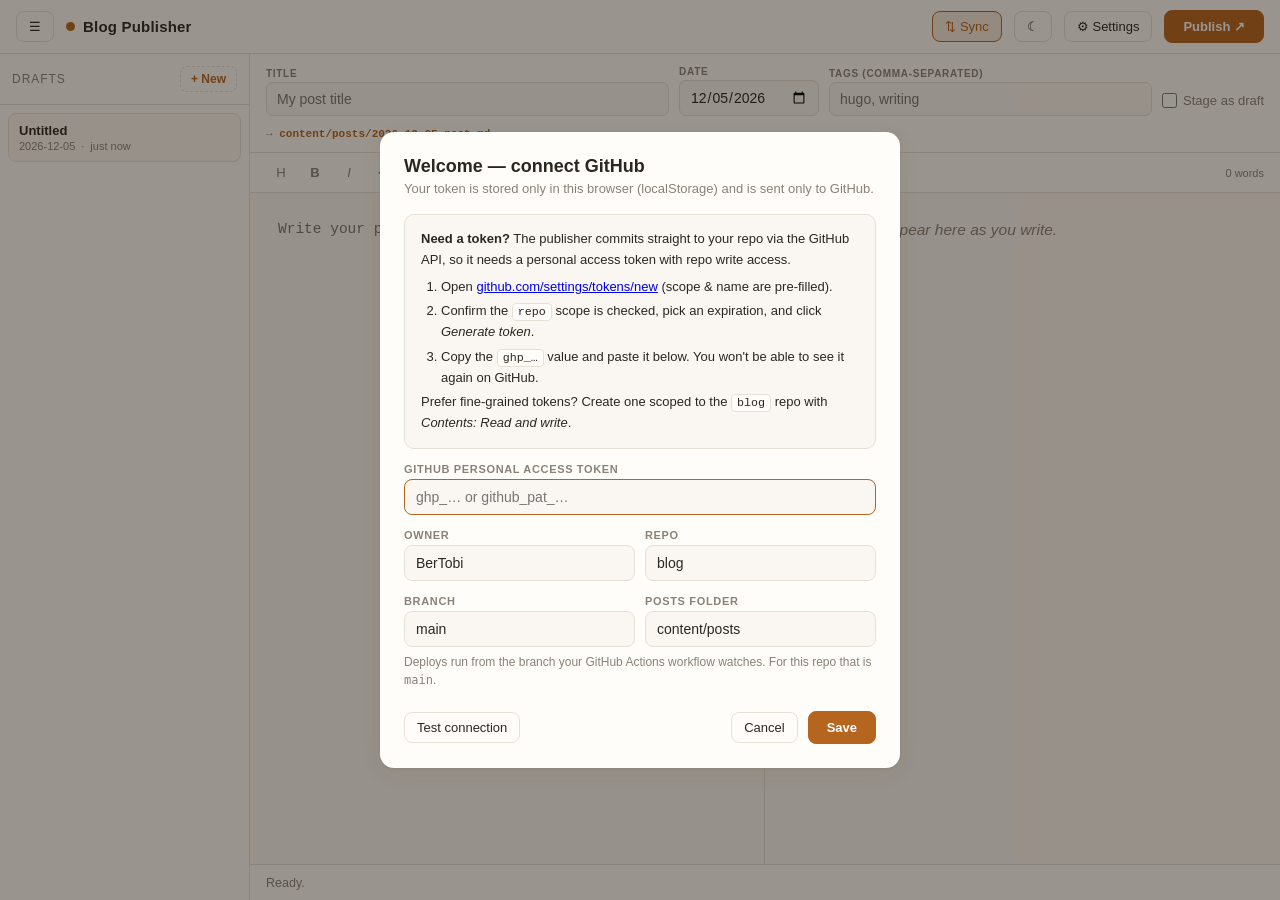
==== blog-publisher.html @ 415079b9 "Add Blog Publisher writing & auto-upload tool Single self-contained HTML app to write Markdown and p" ====
<!DOCTYPE html>
<html lang="en">
<head>
<meta charset="utf-8">
<meta name="viewport" content="width=device-width, initial-scale=1">
<title>Blog Publisher</title>
<script>
  /* Set theme before first paint to avoid a flash of the wrong colors. */
  (function(){try{
    var t=localStorage.getItem('bp_theme'); t=t?JSON.parse(t):null;
    if(t!=='light'&&t!=='dark') t=(window.matchMedia&&window.matchMedia('(prefers-color-scheme: dark)').matches)?'dark':'light';
    document.documentElement.setAttribute('data-theme', t);
  }catch(e){ document.documentElement.setAttribute('data-theme','light'); }})();
</script>
<style>
  :root{
    --bg:#faf7f2; --panel:#fffdf9; --ink:#2b2620; --muted:#8a8178;
    --line:#e7e0d6; --accent:#b5651d; --accent-ink:#fff;
    --ok:#2f7d4f; --err:#b23b3b; --info:#5b7a9a;
    --shadow:0 1px 3px rgba(60,45,25,.08), 0 6px 24px rgba(60,45,25,.06);
    --mono:ui-monospace,SFMono-Regular,Menlo,Consolas,"Liberation Mono",monospace;
    --sans:-apple-system,BlinkMacSystemFont,"Segoe UI",Roboto,Helvetica,Arial,sans-serif;
  }
  :root[data-theme="dark"]{
    --bg:#1c1a17; --panel:#252220; --ink:#ece6dd; --muted:#9b938a;
    --line:#383430; --accent:#d98a45; --accent-ink:#1c1a17;
    --ok:#7fc99a; --err:#e58a8a; --info:#9bb6d4;
    --shadow:0 1px 3px rgba(0,0,0,.3), 0 6px 24px rgba(0,0,0,.25);
  }
  *{box-sizing:border-box}
  html,body{height:100%;margin:0}
  body{
    font-family:var(--sans); color:var(--ink); background:var(--bg);
    display:flex; flex-direction:column; height:100vh; overflow:hidden;
    -webkit-font-smoothing:antialiased;
  }
  button{font-family:inherit; cursor:pointer}

  /* ---- top bar ---- */
  header{
    display:flex; align-items:center; gap:12px;
    padding:10px 16px; border-bottom:1px solid var(--line);
    background:var(--panel); flex:0 0 auto;
  }
  header .brand{font-weight:700; letter-spacing:.2px; font-size:15px; display:flex; align-items:center; gap:8px}
  header .brand .dot{width:9px;height:9px;border-radius:50%;background:var(--accent);display:inline-block}
  header .spacer{flex:1}
  .iconbtn{
    border:1px solid var(--line); background:var(--panel); color:var(--ink);
    border-radius:8px; padding:7px 12px; font-size:13px; transition:.15s;
  }
  .iconbtn:hover{border-color:var(--accent); color:var(--accent)}
  .iconbtn.on{border-color:var(--accent); color:var(--accent); background:color-mix(in srgb, var(--accent) 12%, var(--panel))}
  .btn-primary{
    background:var(--accent); color:var(--accent-ink); border:1px solid var(--accent);
    border-radius:8px; padding:8px 18px; font-size:13px; font-weight:600; transition:.15s;
  }
  .btn-primary:hover{filter:brightness(1.07)}
  .btn-primary:disabled{opacity:.5; cursor:not-allowed}

  /* ---- main layout ---- */
  main{flex:1; display:flex; min-height:0}
  aside{
    width:250px; flex:0 0 auto; border-right:1px solid var(--line);
    background:var(--panel); display:flex; flex-direction:column; min-height:0;
    transition:margin-left .2s;
  }
  aside.collapsed{margin-left:-250px}
  .aside-head{display:flex; align-items:center; gap:8px; padding:12px; border-bottom:1px solid var(--line)}
  .aside-head .title{font-size:12px; text-transform:uppercase; letter-spacing:.08em; color:var(--muted); flex:1}
  .newbtn{border:1px dashed var(--line); background:none; color:var(--accent); border-radius:7px; padding:5px 10px; font-size:12px; font-weight:600}
  .newbtn:hover{border-color:var(--accent)}
  .draftlist{overflow:auto; flex:1; padding:8px}
  .draft{
    padding:9px 10px; border-radius:8px; margin-bottom:4px; cursor:pointer;
    border:1px solid transparent; position:relative;
  }
  .draft:hover{background:var(--bg)}
  .draft.active{background:var(--bg); border-color:var(--line)}
  .draft .dt{font-size:13px; font-weight:600; white-space:nowrap; overflow:hidden; text-overflow:ellipsis; padding-right:18px}
  .draft .dm{font-size:11px; color:var(--muted); margin-top:2px; display:flex; gap:6px; align-items:center}
  .draft .badge{font-size:9px; font-weight:700; text-transform:uppercase; letter-spacing:.05em; color:var(--ok); border:1px solid var(--ok); border-radius:4px; padding:0 4px}
  .draft .badge.amber{color:var(--accent); border-color:var(--accent)}
  .draft .del{position:absolute; top:7px; right:7px; opacity:0; border:none; background:none; color:var(--muted); font-size:14px; line-height:1; padding:2px 4px; border-radius:5px}
  .draft:hover .del{opacity:1}
  .draft .del:hover{color:var(--err); background:var(--bg)}
  .emptydrafts{color:var(--muted); font-size:12px; text-align:center; padding:24px 12px}

  /* ---- editor area ---- */
  .editor-area{flex:1; display:flex; flex-direction:column; min-width:0; min-height:0}
  .metabar{
    display:flex; gap:10px; flex-wrap:wrap; align-items:flex-end;
    padding:12px 16px; border-bottom:1px solid var(--line); background:var(--panel);
  }
  .field{display:flex; flex-direction:column; gap:3px}
  .field.title-field{flex:1 1 280px; min-width:200px}
  .field label{font-size:10px; text-transform:uppercase; letter-spacing:.07em; color:var(--muted); font-weight:600}
  .field input{
    font-family:inherit; font-size:14px; color:var(--ink); background:var(--bg);
    border:1px solid var(--line); border-radius:7px; padding:8px 10px; width:100%;
  }
  .field input:focus{outline:none; border-color:var(--accent)}
  .filename{font-family:var(--mono); font-size:11px; color:var(--muted); width:100%; margin-top:2px}
  .filename b{color:var(--accent); font-weight:600}
  .draftchk{display:flex; align-items:center; gap:6px; padding-bottom:8px; font-size:13px; color:var(--muted); cursor:pointer; white-space:nowrap; user-select:none}
  .draftchk input{width:15px; height:15px; accent-color:var(--accent); cursor:pointer; margin:0}
  .draftchk.on{color:var(--accent); font-weight:600}

  .toolbar{display:flex; gap:4px; padding:6px 16px; border-bottom:1px solid var(--line); background:var(--panel); flex-wrap:wrap; align-items:center}
  .toolbar button{border:1px solid transparent; background:none; color:var(--muted); border-radius:6px; padding:5px 9px; font-size:13px; min-width:30px}
  .toolbar button:hover{background:var(--bg); color:var(--ink); border-color:var(--line)}
  .toolbar .sep{width:1px; height:18px; background:var(--line); margin:0 4px}
  .toolbar .count{margin-left:auto; font-size:11px; color:var(--muted); font-variant-numeric:tabular-nums}

  .panes{flex:1; display:flex; min-height:0}
  .pane{flex:1 1 50%; min-width:0; overflow:auto}
  .pane.edit{border-right:1px solid var(--line)}
  #body{
    width:100%; height:100%; border:none; resize:none; outline:none;
    background:var(--bg); color:var(--ink); padding:24px 28px;
    font-family:var(--mono); font-size:14.5px; line-height:1.7; tab-size:2;
  }
  .preview{padding:24px 32px; line-height:1.7; font-size:15.5px; max-width:760px}
  .preview h1,.preview h2,.preview h3,.preview h4{line-height:1.3; margin:1.4em 0 .5em}
  .preview h1{font-size:1.8em} .preview h2{font-size:1.45em} .preview h3{font-size:1.2em}
  .preview h1:first-child,.preview h2:first-child{margin-top:0}
  .preview p{margin:0 0 1em}
  .preview a{color:var(--accent)}
  .preview code{font-family:var(--mono); font-size:.88em; background:var(--panel); border:1px solid var(--line); border-radius:4px; padding:1px 5px}
  .preview pre{background:var(--panel); border:1px solid var(--line); border-radius:8px; padding:14px 16px; overflow:auto}
  .preview pre code{background:none; border:none; padding:0; font-size:.85em}
  .preview blockquote{margin:0 0 1em; padding:2px 16px; border-left:3px solid var(--accent); color:var(--muted)}
  .preview ul,.preview ol{margin:0 0 1em; padding-left:1.6em}
  .preview li{margin:.2em 0}
  .preview img{max-width:100%; border-radius:8px}
  .preview hr{border:none; border-top:1px solid var(--line); margin:1.6em 0}
  .preview table{border-collapse:collapse; margin:0 0 1em; font-size:.92em}
  .preview th,.preview td{border:1px solid var(--line); padding:6px 11px}
  .preview th{background:var(--panel)}
  .preview-empty{color:var(--muted); font-style:italic}

  /* ---- status bar ---- */
  .statusbar{
    flex:0 0 auto; padding:8px 16px; border-top:1px solid var(--line); background:var(--panel);
    font-size:12.5px; color:var(--muted); display:flex; align-items:center; gap:10px; min-height:36px;
  }
  .statusbar.ok{color:var(--ok)} .statusbar.err{color:var(--err)} .statusbar.info{color:var(--info)}
  .statusbar a{color:inherit; font-weight:600}
  .statusbar .savestate{margin-left:auto; color:var(--muted); font-size:11px}

  /* ---- modal ---- */
  .overlay{position:fixed; inset:0; background:rgba(30,22,12,.45); display:none; align-items:center; justify-content:center; padding:20px; z-index:50}
  .overlay.show{display:flex}
  .modal{background:var(--panel); border-radius:14px; box-shadow:var(--shadow); width:520px; max-width:100%; max-height:90vh; overflow:auto; padding:24px}
  .modal h2{margin:0 0 4px; font-size:18px}
  .modal .sub{color:var(--muted); font-size:13px; margin:0 0 18px}
  .modal label{display:block; font-size:11px; text-transform:uppercase; letter-spacing:.06em; color:var(--muted); font-weight:600; margin:14px 0 4px}
  .modal input{width:100%; font-family:inherit; font-size:14px; padding:9px 11px; border:1px solid var(--line); border-radius:8px; background:var(--bg); color:var(--ink)}
  .modal input:focus{outline:none; border-color:var(--accent)}
  .modal .row{display:flex; gap:10px}
  .modal .row .col{flex:1}
  .modal .hint{font-size:12px; color:var(--muted); margin:6px 0 0; line-height:1.5}
  .modal .hint a{color:var(--accent)}
  .modal .actions{display:flex; gap:10px; margin-top:22px; align-items:center}
  .modal .actions .spacer{flex:1}
  .modal .testresult{font-size:12.5px; margin-top:10px}
  .modal .testresult.ok{color:var(--ok)} .modal .testresult.err{color:var(--err)}
  .callout{background:var(--bg); border:1px solid var(--line); border-radius:10px; padding:14px 16px; font-size:13px; line-height:1.6; margin:4px 0 6px}
  .callout ol{margin:6px 0 0; padding-left:20px}
  .callout li{margin:4px 0}
  .callout code{font-family:var(--mono); font-size:.9em; background:var(--panel); border:1px solid var(--line); border-radius:4px; padding:1px 5px}
</style>
</head>
<body>

<header>
  <button class="iconbtn" id="toggleSidebar" title="Toggle drafts">☰</button>
  <div class="brand"><span class="dot"></span> Blog Publisher</div>
  <div class="spacer"></div>
  <button class="iconbtn" id="syncBtn" title="Sync editor & preview scrolling">⇅ Sync</button>
  <button class="iconbtn" id="themeBtn" title="Toggle light / dark">☾</button>
  <button class="iconbtn" id="settingsBtn" title="Settings & token">⚙ Settings</button>
  <button class="btn-primary" id="publishBtn" title="Publish to GitHub (Ctrl/Cmd+Enter)">Publish ↗</button>
</header>

<main>
  <aside id="sidebar">
    <div class="aside-head">
      <span class="title">Drafts</span>
      <button class="newbtn" id="newBtn">+ New</button>
    </div>
    <div class="draftlist" id="draftList"></div>
  </aside>

  <div class="editor-area">
    <div class="metabar">
      <div class="field title-field">
        <label for="title">Title</label>
        <input id="title" type="text" placeholder="My post title" autocomplete="off">
      </div>
      <div class="field">
        <label for="date">Date</label>
        <input id="date" type="date">
      </div>
      <div class="field" style="flex:1 1 200px">
        <label for="tags">Tags (comma-separated)</label>
        <input id="tags" type="text" placeholder="hugo, writing" autocomplete="off">
      </div>
      <label class="draftchk" id="draftLabel" title="Commit with draft: true — keeps the post in the repo but hidden from your live site until you uncheck and re-publish.">
        <input type="checkbox" id="draftToggle"> Stage as draft
      </label>
      <div class="filename">→ <b id="filenamePreview">content/posts/…</b></div>
    </div>

    <div class="toolbar" id="toolbar">
      <button data-md="h" title="Heading">H</button>
      <button data-md="b" title="Bold (Ctrl/Cmd+B)"><b>B</b></button>
      <button data-md="i" title="Italic (Ctrl/Cmd+I)"><i>I</i></button>
      <button data-md="code" title="Inline code">&lt;/&gt;</button>
      <span class="sep"></span>
      <button data-md="link" title="Link (Ctrl/Cmd+K)">🔗</button>
      <button data-md="quote" title="Quote">❝</button>
      <button data-md="ul" title="List">•</button>
      <button data-md="ol" title="Numbered list">1.</button>
      <button data-md="fence" title="Code block">{ }</button>
      <span class="count" id="wordcount">0 words</span>
    </div>

    <div class="panes">
      <div class="pane edit">
        <textarea id="body" placeholder="Write your post in Markdown…" spellcheck="true"></textarea>
      </div>
      <div class="pane">
        <div class="preview" id="preview"></div>
      </div>
    </div>

    <div class="statusbar" id="statusbar">
      <span id="statusmsg">Ready.</span>
      <span class="savestate" id="savestate"></span>
    </div>
  </div>
</main>

<!-- Settings / onboarding modal -->
<div class="overlay" id="overlay">
  <div class="modal">
    <h2 id="modalTitle">Settings</h2>
    <p class="sub">Your token is stored only in this browser (localStorage) and is sent only to GitHub.</p>

    <div class="callout" id="tokenHelp">
      <strong>Need a token?</strong> The publisher commits straight to your repo via the GitHub API, so it needs a personal access token with repo write access.
      <ol>
        <li>Open <a href="https://github.com/settings/tokens/new?scopes=repo&description=Blog%20Publisher" target="_blank" rel="noopener">github.com/settings/tokens/new</a> (scope &amp; name are pre-filled).</li>
        <li>Confirm the <code>repo</code> scope is checked, pick an expiration, and click <em>Generate token</em>.</li>
        <li>Copy the <code>ghp_…</code> value and paste it below. You won't be able to see it again on GitHub.</li>
      </ol>
      Prefer fine-grained tokens? Create one scoped to the <code>blog</code> repo with <em>Contents: Read and write</em>.
    </div>

    <label for="tokenInput">GitHub personal access token</label>
    <input id="tokenInput" type="password" placeholder="ghp_… or github_pat_…" autocomplete="off">

    <div class="row">
      <div class="col">
        <label for="ownerInput">Owner</label>
        <input id="ownerInput" type="text" autocomplete="off">
      </div>
      <div class="col">
        <label for="repoInput">Repo</label>
        <input id="repoInput" type="text" autocomplete="off">
      </div>
    </div>
    <div class="row">
      <div class="col">
        <label for="branchInput">Branch</label>
        <input id="branchInput" type="text" autocomplete="off">
      </div>
      <div class="col">
        <label for="pathInput">Posts folder</label>
        <input id="pathInput" type="text" autocomplete="off">
      </div>
    </div>
    <p class="hint" id="branchHint"></p>

    <div class="testresult" id="testResult"></div>

    <div class="actions">
      <button class="iconbtn" id="testBtn">Test connection</button>
      <div class="spacer"></div>
      <button class="iconbtn" id="cancelBtn">Cancel</button>
      <button class="btn-primary" id="saveSettingsBtn">Save</button>
    </div>
  </div>
</div>

<script>
"use strict";
(function(){
  // ---------- storage keys ----------
  var K_TOKEN='bp_token', K_SETTINGS='bp_settings', K_DRAFTS='bp_drafts', K_CURRENT='bp_current', K_UI='bp_ui', K_THEME='bp_theme';

  var DEFAULT_SETTINGS = { owner:'BerTobi', repo:'blog', branch:'main', postsPath:'content/posts' };

  // ---------- tiny helpers ----------
  var $ = function(id){ return document.getElementById(id); };
  function load(key, fallback){
    try{ var v = localStorage.getItem(key); return v==null ? fallback : JSON.parse(v); }
    catch(e){ return fallback; }
  }
  function save(key, val){ localStorage.setItem(key, JSON.stringify(val)); }
  function uid(){ return Date.now().toString(36) + Math.random().toString(36).slice(2,7); }
  function todayISO(){
    var d=new Date(), p=function(n){ return String(n).padStart(2,'0'); };
    return d.getFullYear()+'-'+p(d.getMonth()+1)+'-'+p(d.getDate());
  }
  function debounce(fn, ms){
    var t; return function(){ var a=arguments, c=this; clearTimeout(t); t=setTimeout(function(){ fn.apply(c,a); }, ms); };
  }
  function relTime(ts){
    if(!ts) return '';
    var s = Math.floor((Date.now()-ts)/1000);
    if(s<60) return 'just now';
    if(s<3600) return Math.floor(s/60)+'m ago';
    if(s<86400) return Math.floor(s/3600)+'h ago';
    return Math.floor(s/86400)+'d ago';
  }

  function slugify(s){
    return (s||'').toString().normalize('NFD').replace(/[\u0300-\u036f]/g,'')
      .toLowerCase().trim()
      .replace(/[^a-z0-9]+/g,'-')
      .replace(/^-+|-+$/g,'')
      .replace(/-{2,}/g,'-') || 'post';
  }
  function parseTags(s){
    return (s||'').split(',').map(function(t){ return t.trim(); }).filter(Boolean);
  }
  function utf8ToBase64(str){
    var bytes = new TextEncoder().encode(str), bin='', chunk=0x8000;
    for(var i=0;i<bytes.length;i+=chunk){
      bin += String.fromCharCode.apply(null, bytes.subarray(i, i+chunk));
    }
    return btoa(bin);
  }
  function buildFrontMatter(title, date, tags, draft){
    var t = title.replace(/\\/g,'\\\\').replace(/"/g,'\\"');
    var tagStr = tags.length ? '['+tags.map(function(x){ return '"'+x.replace(/"/g,'\\"')+'"'; }).join(', ')+']' : '[]';
    return '---\ntitle: "'+t+'"\ndate: '+date+'\ntags: '+tagStr+'\ndraft: '+(draft?'true':'false')+'\n---\n';
  }
  function fullFileContent(title, date, tags, body, draft){
    return buildFrontMatter(title, date, tags, draft) + '\n' + body.replace(/\s+$/,'') + '\n';
  }

  // ================= Markdown renderer (self-contained) =================
  function escapeHtml(s){ return s.replace(/&/g,'&amp;').replace(/</g,'&lt;').replace(/>/g,'&gt;'); }

  function inlineMd(raw){
    var codes=[];
    var t = raw.replace(/`([^`]+)`/g, function(m,c){ codes.push(c); return '\uE000'+(codes.length-1)+'\uE000'; });
    t = escapeHtml(t);
    t = t.replace(/!\[([^\]]*)\]\(([^)\s]+)\)/g, function(m,alt,src){ return '<img src="'+src+'" alt="'+alt+'">'; });
    t = t.replace(/\[([^\]]+)\]\(([^)\s]+)\)/g, function(m,txt,href){ return '<a href="'+href+'" target="_blank" rel="noopener">'+txt+'</a>'; });
    t = t.replace(/\*\*([^*]+?)\*\*/g,'<strong>$1</strong>').replace(/__([^_]+?)__/g,'<strong>$1</strong>');
    t = t.replace(/\*([^*\s][^*]*?)\*/g,'<em>$1</em>').replace(/(^|[\s(])_([^_]+?)_(?=$|[\s).,!?])/g,'$1<em>$2</em>');
    t = t.replace(/~~([^~]+?)~~/g,'<del>$1</del>');
    t = t.replace(/\uE000(\d+)\uE000/g, function(m,i){ return '<code>'+escapeHtml(codes[+i])+'</code>'; });
    return t;
  }

  function renderItems(items){
    if(!items.length) return '';
    var html='', k=0;
    while(k<items.length){
      var ordered=items[k].ordered, tag=ordered?'ol':'ul';
      html += '<'+tag+'>';
      while(k<items.length && items[k].ordered===ordered){
        var it=items[k];
        html += '<li>' + inlineMd(it.content);
        if(it.children.length) html += renderItems(it.children);
        html += '</li>';
        k++;
      }
      html += '</'+tag+'>';
    }
    return html;
  }
  function buildList(lines){
    var itemRe = /^(\s*)([-*+]|\d+\.)\s+(.*)$/;
    var root = { children:[] };
    var stack = [{ node:root, indent:-1 }];
    var current = null;
    for(var n=0;n<lines.length;n++){
      var m = lines[n].match(itemRe);
      if(m){
        var indent = m[1].replace(/\t/g,'    ').length;
        var item = { content:m[3], children:[], ordered:/\d+\./.test(m[2]) };
        while(stack.length>1 && stack[stack.length-1].indent>=indent) stack.pop();
        stack[stack.length-1].node.children.push(item);
        stack.push({ node:item, indent:indent });
        current = item;
      } else if(current && /\S/.test(lines[n])){
        current.content += '\n' + lines[n].trim();
      }
    }
    return renderItems(root.children);
  }

  function splitRow(r){ return r.replace(/^\s*\|/,'').replace(/\|\s*$/,'').split('|').map(function(c){ return c.trim(); }); }

  function renderMarkdown(src){
    src = (src||'').replace(/\r\n?/g,'\n');
    var lines = src.split('\n'), out=[], i=0;
    var itemRe=/^\s*([-*+]|\d+\.)\s+/, hrRe=/^\s*([-*_])(\s*\1){2,}\s*$/, hRe=/^#{1,6}\s/, fenceRe=/^(```|~~~)(.*)$/, quoteRe=/^\s*>/;
    while(i<lines.length){
      var line=lines[i];
      if(/^\s*$/.test(line)){ i++; continue; }

      var f=line.match(fenceRe);
      if(f){
        var marker=f[1], lang=f[2].trim(), code=[];
        i++;
        while(i<lines.length && lines[i].indexOf(marker)!==0){ code.push(lines[i]); i++; }
        i++;
        out.push('<pre><code'+(lang?' class="language-'+lang+'"':'')+'>'+escapeHtml(code.join('\n'))+'</code></pre>');
        continue;
      }
      var h=line.match(/^(#{1,6})\s+(.*)$/);
      if(h){ out.push('<h'+h[1].length+'>'+inlineMd(h[2].trim())+'</h'+h[1].length+'>'); i++; continue; }
      if(hrRe.test(line)){ out.push('<hr>'); i++; continue; }
      if(quoteRe.test(line)){
        var q=[];
        while(i<lines.length && quoteRe.test(lines[i])){ q.push(lines[i].replace(/^\s*>\s?/,'')); i++; }
        out.push('<blockquote>'+renderMarkdown(q.join('\n'))+'</blockquote>');
        continue;
      }
      if(line.indexOf('|')!==-1 && i+1<lines.length && /^\s*\|?\s*:?-+:?\s*(\|\s*:?-+:?\s*)+\|?\s*$/.test(lines[i+1])){
        var heads=splitRow(line);
        var aligns=splitRow(lines[i+1]).map(function(s){ var l=s.charAt(0)===':', r=s.charAt(s.length-1)===':'; return l&&r?'center':r?'right':l?'left':''; });
        i+=2;
        var th=heads.map(function(c,idx){ return '<th'+(aligns[idx]?' style="text-align:'+aligns[idx]+'"':'')+'>'+inlineMd(c)+'</th>'; }).join('');
        var tb='';
        while(i<lines.length && lines[i].indexOf('|')!==-1 && !/^\s*$/.test(lines[i])){
          var cells=splitRow(lines[i]);
          tb+='<tr>'+cells.map(function(c,idx){ return '<td'+(aligns[idx]?' style="text-align:'+aligns[idx]+'"':'')+'>'+inlineMd(c)+'</td>'; }).join('')+'</tr>';
          i++;
        }
        out.push('<table><thead><tr>'+th+'</tr></thead><tbody>'+tb+'</tbody></table>');
        continue;
      }
      if(itemRe.test(line)){
        var listLines=[];
        while(i<lines.length){
          if(/^\s*$/.test(lines[i])){ if(i+1<lines.length && itemRe.test(lines[i+1])){ i++; continue; } break; }
          if(itemRe.test(lines[i]) || /^\s+\S/.test(lines[i])){ listLines.push(lines[i]); i++; } else break;
        }
        out.push(buildList(listLines));
        continue;
      }
      // paragraph
      var para=[];
      while(i<lines.length && !/^\s*$/.test(lines[i]) && !fenceRe.test(lines[i]) && !hRe.test(lines[i])
            && !quoteRe.test(lines[i]) && !itemRe.test(lines[i]) && !hrRe.test(lines[i])){
        para.push(lines[i]); i++;
      }
      var text = para.join('\n').replace(/ {2,}\n/g,'\uE002');
      text = inlineMd(text).replace(/\uE002/g,'<br>').replace(/\n/g,' ');
      out.push('<p>'+text+'</p>');
    }
    return out.join('\n');
  }

  // ================= application state =================
  var settings = Object.assign({}, DEFAULT_SETTINGS, load(K_SETTINGS, {}));
  var token = load(K_TOKEN, '') || '';
  var drafts = load(K_DRAFTS, []);
  var currentId = load(K_CURRENT, null);
  var ui = load(K_UI, {});
  if(ui.sidebar===undefined) ui.sidebar=true;
  if(ui.scrollSync===undefined) ui.scrollSync=true;
  var theme = load(K_THEME, null) || document.documentElement.getAttribute('data-theme') || 'light';

  // element refs
  var elTitle=$('title'), elDate=$('date'), elTags=$('tags'), elBody=$('body'), elDraft=$('draftToggle'),
      elDraftLabel=$('draftLabel'), elPreview=$('preview'), elPreviewPane=$('preview').parentElement,
      elFilename=$('filenamePreview'), elWordcount=$('wordcount'),
      elDraftList=$('draftList'), elStatusbar=$('statusbar'), elStatusMsg=$('statusmsg'),
      elSaveState=$('savestate'), elSidebar=$('sidebar'), elThemeBtn=$('themeBtn'), elSyncBtn=$('syncBtn');

  // ---------- drafts ----------
  function currentDraft(){
    for(var i=0;i<drafts.length;i++){ if(drafts[i].id===currentId) return drafts[i]; }
    return null;
  }
  function newDraft(){
    var d = { id:uid(), title:'', date:todayISO(), tags:'', body:'', hugoDraft:false, updatedAt:Date.now(), published:false, publishedFile:'', publishedAsDraft:false };
    drafts.unshift(d);
    currentId = d.id;
    persistDrafts();
    loadDraftIntoEditor();
    renderDraftList();
    elTitle.focus();
  }
  function deleteDraft(id, ev){
    if(ev) ev.stopPropagation();
    var idx=-1; for(var i=0;i<drafts.length;i++){ if(drafts[i].id===id){ idx=i; break; } }
    if(idx<0) return;
    var d=drafts[idx];
    if(!confirm('Delete draft "'+(d.title||'Untitled')+'"? This cannot be undone.')) return;
    drafts.splice(idx,1);
    if(currentId===id){
      if(drafts.length) currentId=drafts[0].id; else { newDraft(); return; }
    }
    persistDrafts();
    loadDraftIntoEditor();
    renderDraftList();
  }
  function persistDrafts(){ save(K_DRAFTS, drafts); save(K_CURRENT, currentId); }

  function loadDraftIntoEditor(){
    var d=currentDraft();
    if(!d){ return; }
    elTitle.value=d.title||''; elDate.value=d.date||todayISO();
    elTags.value=d.tags||''; elBody.value=d.body||'';
    elDraft.checked=!!d.hugoDraft; updateDraftLabel();
    updatePreview(); updateFilename(); updateWordcount();
  }

  var saveCurrent = debounce(function(){
    var d=currentDraft();
    if(!d) return;
    d.title=elTitle.value; d.date=elDate.value; d.tags=elTags.value; d.body=elBody.value;
    d.hugoDraft=elDraft.checked;
    d.updatedAt=Date.now();
    persistDrafts();
    renderDraftList();
    elSaveState.textContent='saved '+relTime(d.updatedAt);
  }, 450);

  function updateDraftLabel(){ elDraftLabel.classList.toggle('on', elDraft.checked); }

  function renderDraftList(){
    if(!drafts.length){ elDraftList.innerHTML='<div class="emptydrafts">No drafts yet.<br>Click + New to start.</div>'; return; }
    var html='';
    for(var i=0;i<drafts.length;i++){
      var d=drafts[i];
      var title=(d.title||'').trim()||'Untitled';
      html += '<div class="draft'+(d.id===currentId?' active':'')+'" data-id="'+d.id+'">'
        + '<button class="del" data-del="'+d.id+'" title="Delete">×</button>'
        + '<div class="dt">'+escapeHtml(title)+'</div>'
        + '<div class="dm">'+(d.published?(d.publishedAsDraft?'<span class="badge amber">staged</span>':'<span class="badge">published</span>'):'')
        + '<span>'+(d.date||'')+'</span><span>·</span><span>'+relTime(d.updatedAt)+'</span></div>'
        + '</div>';
    }
    elDraftList.innerHTML=html;
  }

  // ---------- live UI updates ----------
  function updateFilename(){
    var date=elDate.value||todayISO();
    var name=date+'-'+slugify(elTitle.value)+'.md';
    elFilename.innerHTML = escapeHtml(settings.postsPath.replace(/\/$/,'')) + '/<b>'+escapeHtml(name)+'</b>';
  }
  function updatePreview(){
    var body=elBody.value;
    if(!body.trim()){ elPreview.innerHTML='<p class="preview-empty">Preview will appear here as you write.</p>'; return; }
    elPreview.innerHTML=renderMarkdown(body);
  }
  function updateWordcount(){
    var words=(elBody.value.trim().match(/\S+/g)||[]).length;
    elWordcount.textContent = words+' word'+(words===1?'':'s');
  }

  // ---------- status ----------
  function status(msg, kind, linkUrl, linkText){
    elStatusbar.className='statusbar'+(kind?' '+kind:'');
    elStatusMsg.innerHTML = escapeHtml(msg) + (linkUrl ? ' <a href="'+linkUrl+'" target="_blank" rel="noopener">'+(linkText||'view')+'</a>' : '');
  }

  // ================= GitHub publishing =================
  function ghHeaders(){
    return { 'Authorization':'Bearer '+token, 'Accept':'application/vnd.github+json',
             'X-GitHub-Api-Version':'2022-11-28', 'Content-Type':'application/json' };
  }
  function apiUrl(path){
    return 'https://api.github.com/repos/'+settings.owner+'/'+settings.repo+'/contents/'+path;
  }

  async function publish(){
    if(!token){ openModal(); status('Add your GitHub token to publish.', 'err'); return; }
    var title=elTitle.value.trim();
    if(!title){ status('A title is required before publishing.', 'err'); elTitle.focus(); return; }
    var date=elDate.value||todayISO();
    var tags=parseTags(elTags.value);
    var isDraft=elDraft.checked;
    var filename=date+'-'+slugify(title)+'.md';
    var path=settings.postsPath.replace(/\/$/,'')+'/'+filename;
    var content=fullFileContent(title, date, tags, elBody.value, isDraft);

    var btn=$('publishBtn');
    btn.disabled=true;
    status((isDraft?'Staging draft ':'Publishing ')+filename+' …', 'info');
    try{
      // does the file already exist? need its sha to update
      var sha=null;
      var getRes=await fetch(apiUrl(path)+'?ref='+encodeURIComponent(settings.branch), { headers:ghHeaders() });
      if(getRes.status===200){ var j=await getRes.json(); sha=j.sha; }
      else if(getRes.status===401){ throw new Error('GitHub rejected the token (401). Check it in Settings.'); }
      else if(getRes.status!==404){
        var ge=await getRes.json().catch(function(){ return {}; });
        throw new Error('Could not reach repo ('+getRes.status+'): '+(ge.message||getRes.statusText));
      }
      var putRes=await fetch(apiUrl(path), {
        method:'PUT', headers:ghHeaders(),
        body:JSON.stringify(Object.assign({
          message:(sha?'Update':'Add')+' post: '+title+(isDraft?' (draft)':''),
          content:utf8ToBase64(content),
          branch:settings.branch
        }, sha?{sha:sha}:{}))
      });
      var res=await putRes.json();
      if(!putRes.ok) throw new Error(res.message||('Publish failed ('+putRes.status+')'));

      var d=currentDraft();
      if(d){ d.published=true; d.publishedFile=filename; d.publishedAsDraft=isDraft; d.updatedAt=Date.now(); persistDrafts(); renderDraftList(); }
      var commitUrl=res.commit&&res.commit.html_url;
      if(isDraft) status('Staged '+filename+' as draft ✓ — committed but hidden from the live site (draft: true).', 'ok', commitUrl, 'view commit');
      else status((sha?'Updated ':'Published ')+filename+' ✓  GitHub Actions is deploying (~1–2 min).', 'ok', commitUrl, 'view commit');
    }catch(err){
      status(err.message||String(err), 'err');
    }finally{
      btn.disabled=false;
    }
  }

  async function testConnection(){
    var tr=$('testResult');
    var tk=$('tokenInput').value.trim();
    var owner=$('ownerInput').value.trim(), repo=$('repoInput').value.trim(), branch=$('branchInput').value.trim();
    if(!tk){ tr.className='testresult err'; tr.textContent='Enter a token first.'; return; }
    tr.className='testresult'; tr.textContent='Testing…';
    try{
      var r=await fetch('https://api.github.com/repos/'+owner+'/'+repo, {
        headers:{ 'Authorization':'Bearer '+tk, 'Accept':'application/vnd.github+json', 'X-GitHub-Api-Version':'2022-11-28' }
      });
      var j=await r.json();
      if(!r.ok){ tr.className='testresult err'; tr.textContent='✗ '+(j.message||('HTTP '+r.status)); return; }
      var canPush=j.permissions&&j.permissions.push;
      // check branch exists
      var br=await fetch('https://api.github.com/repos/'+owner+'/'+repo+'/branches/'+encodeURIComponent(branch), {
        headers:{ 'Authorization':'Bearer '+tk, 'Accept':'application/vnd.github+json' }
      });
      var branchOk=br.ok;
      if(!canPush){ tr.className='testresult err'; tr.textContent='✓ Repo found, but this token cannot write. Use a token with repo (or Contents: write) access.'; return; }
      if(!branchOk){ tr.className='testresult err'; tr.textContent='✓ Token can write, but branch "'+branch+'" was not found in '+j.full_name+'.'; return; }
      tr.className='testresult ok'; tr.textContent='✓ Connected to '+j.full_name+' · write access · branch "'+branch+'" OK.';
    }catch(e){
      tr.className='testresult err'; tr.textContent='✗ Network error: '+e.message;
    }
  }

  // ================= settings modal =================
  function openModal(){
    $('modalTitle').textContent = token ? 'Settings' : 'Welcome — connect GitHub';
    $('tokenHelp').style.display = token ? 'none' : 'block';
    $('tokenInput').value=token;
    $('ownerInput').value=settings.owner;
    $('repoInput').value=settings.repo;
    $('branchInput').value=settings.branch;
    $('pathInput').value=settings.postsPath;
    $('branchHint').innerHTML='Deploys run from the branch your GitHub Actions workflow watches. For this repo that is <code>main</code>.';
    $('testResult').textContent='';
    $('overlay').classList.add('show');
    setTimeout(function(){ (token?$('tokenInput'):$('tokenInput')).focus(); }, 50);
  }
  function closeModal(){ $('overlay').classList.remove('show'); }
  function saveSettings(){
    token=$('tokenInput').value.trim();
    settings.owner=$('ownerInput').value.trim()||DEFAULT_SETTINGS.owner;
    settings.repo=$('repoInput').value.trim()||DEFAULT_SETTINGS.repo;
    settings.branch=$('branchInput').value.trim()||DEFAULT_SETTINGS.branch;
    settings.postsPath=$('pathInput').value.trim()||DEFAULT_SETTINGS.postsPath;
    save(K_TOKEN, token);
    save(K_SETTINGS, settings);
    updateFilename();
    closeModal();
    status(token?'Settings saved.':'Settings saved (no token yet — add one to publish).', token?'ok':'info');
  }

  // ================= editor toolbar / shortcuts =================
  function applyFormat(kind){
    var ta=elBody, s=ta.selectionStart, e=ta.selectionEnd, val=ta.value, sel=val.slice(s,e);
    function wrap(before, after, ph){
      var text=sel||ph||'';
      ta.setRangeText(before+text+after, s, e, 'end');
      if(!sel && ph){ ta.setSelectionRange(s+before.length, s+before.length+ph.length); }
      ta.focus(); ta.dispatchEvent(new Event('input'));
    }
    function linePrefix(prefix){
      var ls=val.lastIndexOf('\n', s-1)+1;
      ta.setRangeText(prefix, ls, ls, 'end');
      ta.focus(); ta.dispatchEvent(new Event('input'));
    }
    switch(kind){
      case 'b': wrap('**','**','bold text'); break;
      case 'i': wrap('*','*','italic text'); break;
      case 'code': wrap('`','`','code'); break;
      case 'link': wrap('[', '](https://)', sel?'':'link text'); break;
      case 'h': linePrefix('## '); break;
      case 'quote': linePrefix('> '); break;
      case 'ul': linePrefix('- '); break;
      case 'ol': linePrefix('1. '); break;
      case 'fence': wrap('\n```\n','\n```\n','code'); break;
    }
  }

  // ================= theme & scroll sync =================
  function applyTheme(t){
    theme = (t==='dark') ? 'dark' : 'light';
    document.documentElement.setAttribute('data-theme', theme);
    save(K_THEME, theme);
    elThemeBtn.textContent = (theme==='dark') ? '☀' : '☾';
    elThemeBtn.title = (theme==='dark') ? 'Switch to light' : 'Switch to dark';
  }
  function toggleTheme(){ applyTheme(theme==='dark'?'light':'dark'); }

  var syncing=false;
  function syncScrollFrom(src, dst){
    if(syncing) return;
    syncing=true;
    var sMax=src.scrollHeight-src.clientHeight, dMax=dst.scrollHeight-dst.clientHeight;
    dst.scrollTop = (sMax>0 ? src.scrollTop/sMax : 0) * dMax;
    requestAnimationFrame(function(){ syncing=false; });
  }
  function applySyncBtn(){ elSyncBtn.classList.toggle('on', !!ui.scrollSync); }

  // ================= wiring =================
  $('toggleSidebar').addEventListener('click', function(){
    ui.sidebar=!ui.sidebar; save(K_UI, ui);
    elSidebar.classList.toggle('collapsed', !ui.sidebar);
  });
  elThemeBtn.addEventListener('click', toggleTheme);
  elSyncBtn.addEventListener('click', function(){ ui.scrollSync=!ui.scrollSync; save(K_UI, ui); applySyncBtn(); });
  $('settingsBtn').addEventListener('click', openModal);
  $('publishBtn').addEventListener('click', publish);
  $('newBtn').addEventListener('click', newDraft);
  $('cancelBtn').addEventListener('click', closeModal);
  $('saveSettingsBtn').addEventListener('click', saveSettings);
  $('testBtn').addEventListener('click', testConnection);
  $('overlay').addEventListener('click', function(e){ if(e.target===this) closeModal(); });

  $('toolbar').addEventListener('click', function(e){
    var b=e.target.closest('button'); if(b && b.dataset.md) applyFormat(b.dataset.md);
  });

  elDraftList.addEventListener('click', function(e){
    var del=e.target.closest('[data-del]');
    if(del){ deleteDraft(del.dataset.del, e); return; }
    var card=e.target.closest('.draft');
    if(card){ currentId=card.dataset.id; save(K_CURRENT, currentId); loadDraftIntoEditor(); renderDraftList(); }
  });

  function onInput(){ updateFilename(); saveCurrent(); }
  elTitle.addEventListener('input', onInput);
  elDate.addEventListener('input', onInput);
  elTags.addEventListener('input', function(){ saveCurrent(); });
  elDraft.addEventListener('change', function(){ updateDraftLabel(); saveCurrent(); });
  elBody.addEventListener('input', function(){ updatePreview(); updateWordcount(); saveCurrent(); });
  elBody.addEventListener('scroll', function(){ if(ui.scrollSync) syncScrollFrom(elBody, elPreviewPane); });
  elPreviewPane.addEventListener('scroll', function(){ if(ui.scrollSync) syncScrollFrom(elPreviewPane, elBody); });

  elBody.addEventListener('keydown', function(e){
    var mod=e.ctrlKey||e.metaKey;
    if(e.key==='Tab'){ e.preventDefault(); elBody.setRangeText('  ', elBody.selectionStart, elBody.selectionEnd, 'end'); }
    else if(mod && e.key.toLowerCase()==='b'){ e.preventDefault(); applyFormat('b'); }
    else if(mod && e.key.toLowerCase()==='i'){ e.preventDefault(); applyFormat('i'); }
    else if(mod && e.key.toLowerCase()==='k'){ e.preventDefault(); applyFormat('link'); }
  });
  document.addEventListener('keydown', function(e){
    var mod=e.ctrlKey||e.metaKey;
    if(mod && e.key==='Enter'){ e.preventDefault(); publish(); }
    else if(mod && e.key.toLowerCase()==='s'){ e.preventDefault(); saveCurrent(); status('Draft saved locally.', 'ok'); }
    else if(e.key==='Escape'){ closeModal(); }
  });

  // ================= boot =================
  applyTheme(theme);
  applySyncBtn();
  elSidebar.classList.toggle('collapsed', !ui.sidebar);
  if(!drafts.length){ newDraft(); }
  else{
    if(!currentDraft()) currentId=drafts[0].id;
    loadDraftIntoEditor();
  }
  renderDraftList();
  updateFilename();

  if(!token){ openModal(); }
  else{ status('Ready. Publishing to '+settings.owner+'/'+settings.repo+' on "'+settings.branch+'".'); }
})();
</script>
</body>
</html>
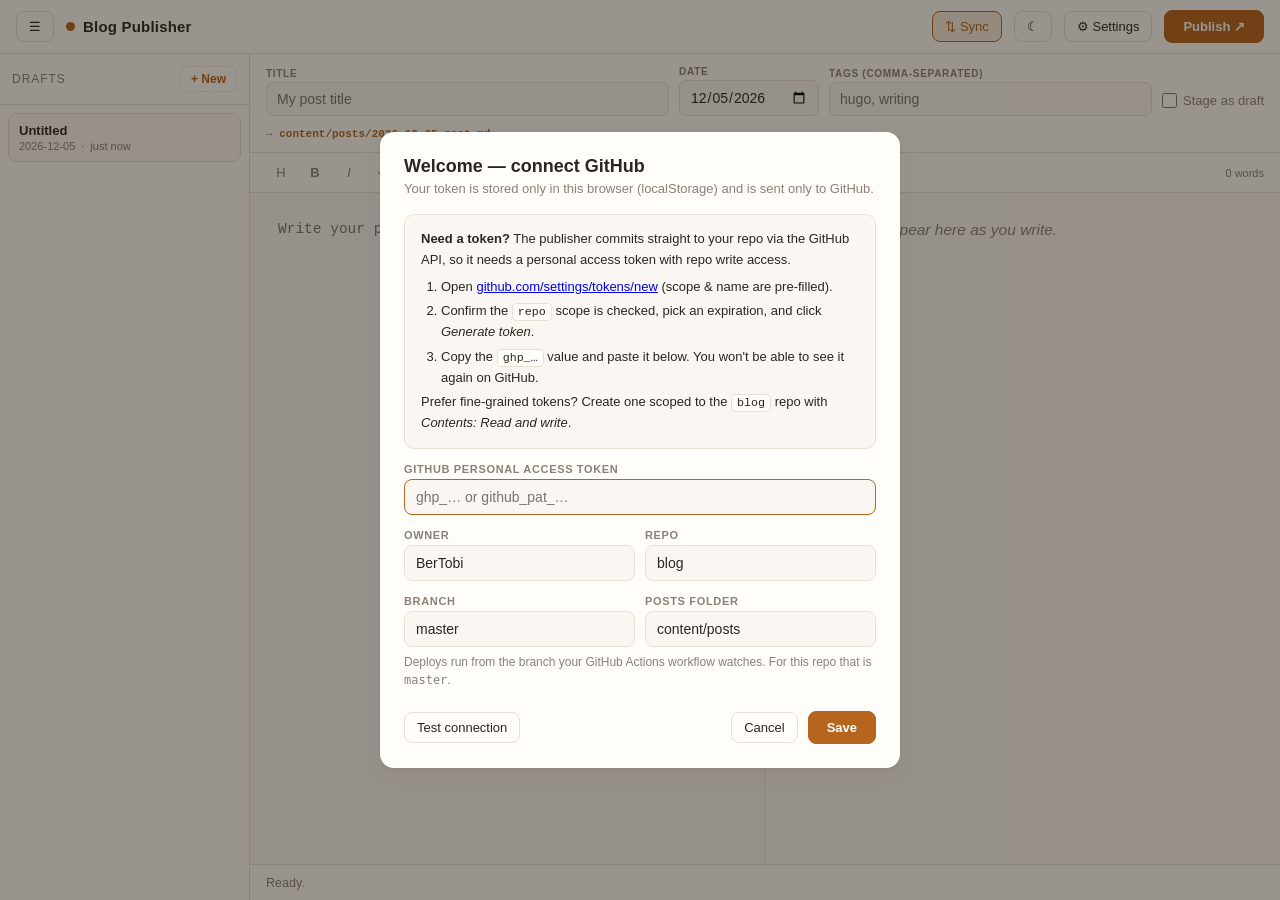
==== commit ce6e7b74: "Fix deploys: consolidate on master branch The github-pages environment only permits deploys from mas" ====
--- a/blog-publisher.html
+++ b/blog-publisher.html
@@ -300,7 +300,7 @@
   // ---------- storage keys ----------
   var K_TOKEN='bp_token', K_SETTINGS='bp_settings', K_DRAFTS='bp_drafts', K_CURRENT='bp_current', K_UI='bp_ui', K_THEME='bp_theme';
 
-  var DEFAULT_SETTINGS = { owner:'BerTobi', repo:'blog', branch:'main', postsPath:'content/posts' };
+  var DEFAULT_SETTINGS = { owner:'BerTobi', repo:'blog', branch:'master', postsPath:'content/posts' };
 
   // ---------- tiny helpers ----------
   var $ = function(id){ return document.getElementById(id); };
@@ -668,7 +668,7 @@
     $('repoInput').value=settings.repo;
     $('branchInput').value=settings.branch;
     $('pathInput').value=settings.postsPath;
-    $('branchHint').innerHTML='Deploys run from the branch your GitHub Actions workflow watches. For this repo that is <code>main</code>.';
+    $('branchHint').innerHTML='Deploys run from the branch your GitHub Actions workflow watches. For this repo that is <code>master</code>.';
     $('testResult').textContent='';
     $('overlay').classList.add('show');
     setTimeout(function(){ (token?$('tokenInput'):$('tokenInput')).focus(); }, 50);
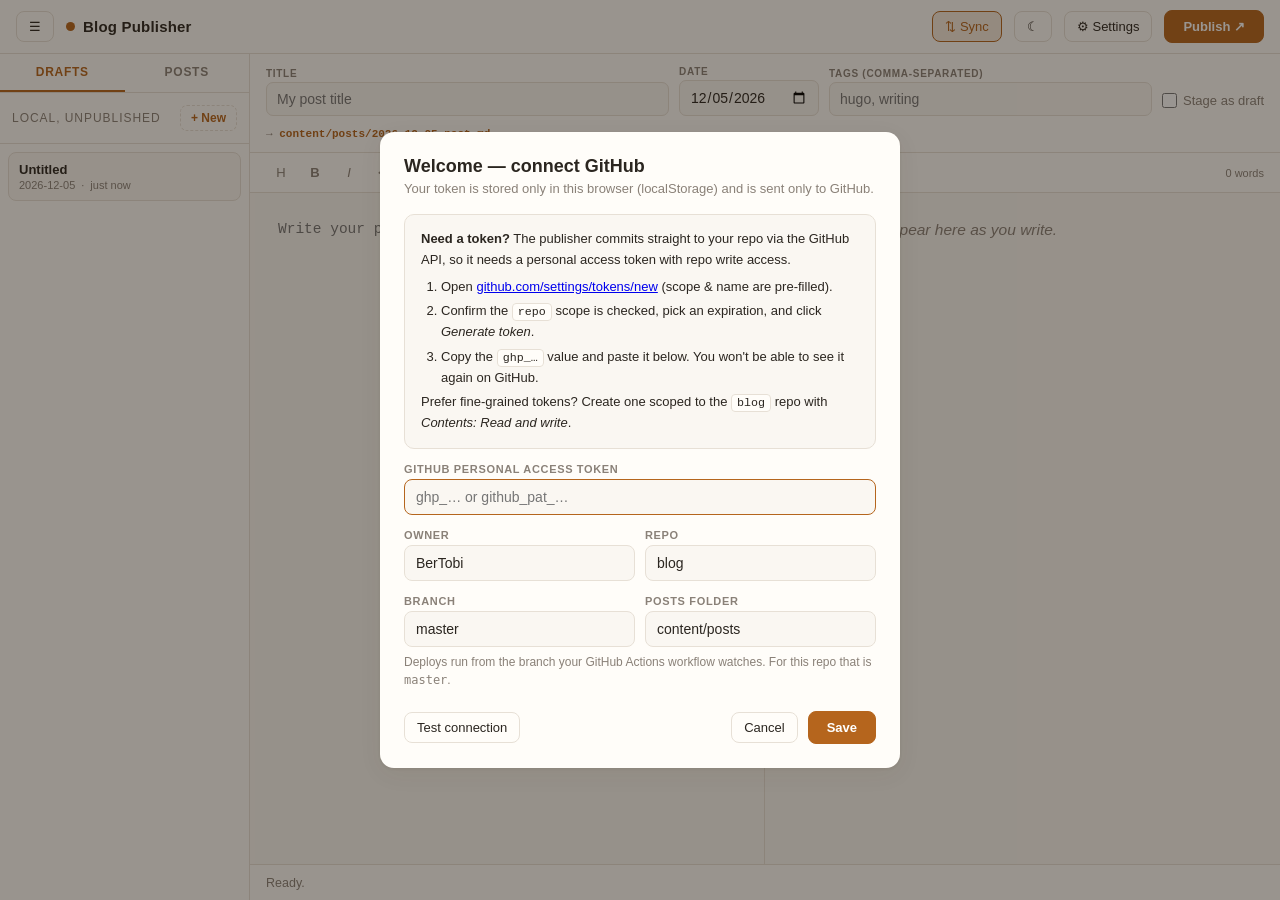
==== commit 017ec8fc: "Add post management: browse, edit, and delete published posts New "Posts" tab in the sidebar lists a" ====
--- a/blog-publisher.html
+++ b/blog-publisher.html
@@ -66,6 +66,10 @@
     transition:margin-left .2s;
   }
   aside.collapsed{margin-left:-250px}
+  .aside-tabs{display:flex; border-bottom:1px solid var(--line)}
+  .aside-tabs .tab{flex:1; background:none; border:none; border-bottom:2px solid transparent; padding:11px 8px; font-size:12px; font-weight:600; text-transform:uppercase; letter-spacing:.06em; color:var(--muted)}
+  .aside-tabs .tab:hover{color:var(--ink)}
+  .aside-tabs .tab.on{color:var(--accent); border-bottom-color:var(--accent)}
   .aside-head{display:flex; align-items:center; gap:8px; padding:12px; border-bottom:1px solid var(--line)}
   .aside-head .title{font-size:12px; text-transform:uppercase; letter-spacing:.08em; color:var(--muted); flex:1}
   .newbtn{border:1px dashed var(--line); background:none; color:var(--accent); border-radius:7px; padding:5px 10px; font-size:12px; font-weight:600}
@@ -185,11 +189,17 @@
 
 <main>
   <aside id="sidebar">
+    <div class="aside-tabs">
+      <button class="tab on" id="tabDrafts" data-tab="drafts">Drafts</button>
+      <button class="tab" id="tabPosts" data-tab="posts">Posts</button>
+    </div>
     <div class="aside-head">
-      <span class="title">Drafts</span>
+      <span class="title" id="asideHint">Local, unpublished</span>
       <button class="newbtn" id="newBtn">+ New</button>
+      <button class="newbtn" id="refreshPostsBtn" style="display:none">↻ Refresh</button>
     </div>
     <div class="draftlist" id="draftList"></div>
+    <div class="draftlist" id="postList" style="display:none"></div>
   </aside>
 
   <div class="editor-area">
@@ -342,6 +352,38 @@
       bin += String.fromCharCode.apply(null, bytes.subarray(i, i+chunk));
     }
     return btoa(bin);
+  }
+  function base64ToUtf8(b64){
+    var bin=atob((b64||'').replace(/\s/g,'')), bytes=new Uint8Array(bin.length);
+    for(var i=0;i<bin.length;i++) bytes[i]=bin.charCodeAt(i);
+    return new TextDecoder().decode(bytes);
+  }
+  function fmUnquote(s){
+    s=(s||'').trim();
+    var q=s.match(/^"([\s\S]*)"$/) || s.match(/^'([\s\S]*)'$/);
+    return q ? q[1].replace(/\\"/g,'"').replace(/\\\\/g,'\\') : s;
+  }
+  function fmTags(fm){
+    var inline=fm.match(/^[ \t]*tags[ \t]*[:=][ \t]*\[([\s\S]*?)\]/mi);
+    if(inline) return inline[1].split(',').map(function(s){ return fmUnquote(s); }).filter(Boolean).join(', ');
+    var block=fm.match(/^[ \t]*tags[ \t]*:[ \t]*\n((?:[ \t]*-[ \t]*.*(?:\n|$))+)/mi);
+    if(block) return block[1].split('\n').map(function(l){ var m=l.match(/^[ \t]*-[ \t]*(.*)$/); return m?fmUnquote(m[1]):''; }).filter(Boolean).join(', ');
+    return '';
+  }
+  // Parse a post file back into editor fields (handles YAML --- and TOML +++ blocks).
+  function parseFrontMatter(text){
+    text=(text||'').replace(/^﻿/,'').replace(/\r\n?/g,'\n');
+    var m=text.match(/^(---|\+\+\+)\n([\s\S]*?)\n(---|\+\+\+)\n?/);
+    if(!m) return { title:'', date:'', tags:'', draft:false, body:text };
+    var fm=m[2], body=text.slice(m[0].length);
+    function val(key){ var r=new RegExp('^[ \\t]*'+key+'[ \\t]*[:=][ \\t]*(.*)$','mi'); var mm=fm.match(r); return mm?mm[1].trim():''; }
+    var date=fmUnquote(val('date'));
+    date=(date.match(/\d{4}-\d{2}-\d{2}/)||[''])[0];
+    return { title:fmUnquote(val('title')), date:date, tags:fmTags(fm), draft:/^true$/i.test(val('draft')), body:body.replace(/^\n+/,'') };
+  }
+  function deriveTitle(filename){
+    return filename.replace(/\.md$/i,'').replace(/^\d{4}-\d{2}-\d{2}-/,'').replace(/[-_]+/g,' ')
+      .replace(/\b\w/g, function(c){ return c.toUpperCase(); }) || filename;
   }
   function buildFrontMatter(title, date, tags, draft){
     var t = title.replace(/\\/g,'\\\\').replace(/"/g,'\\"');
@@ -478,14 +520,20 @@
   var ui = load(K_UI, {});
   if(ui.sidebar===undefined) ui.sidebar=true;
   if(ui.scrollSync===undefined) ui.scrollSync=true;
+  if(ui.tab!=='posts') ui.tab='drafts';
   var theme = load(K_THEME, null) || document.documentElement.getAttribute('data-theme') || 'light';
+  var remotePosts = [];        // [{name, path, sha, title, draft, enriched}]
+  var postCache = {};          // path -> {sha, text}
+  var postsLoaded = false;
 
   // element refs
   var elTitle=$('title'), elDate=$('date'), elTags=$('tags'), elBody=$('body'), elDraft=$('draftToggle'),
       elDraftLabel=$('draftLabel'), elPreview=$('preview'), elPreviewPane=$('preview').parentElement,
       elFilename=$('filenamePreview'), elWordcount=$('wordcount'),
-      elDraftList=$('draftList'), elStatusbar=$('statusbar'), elStatusMsg=$('statusmsg'),
-      elSaveState=$('savestate'), elSidebar=$('sidebar'), elThemeBtn=$('themeBtn'), elSyncBtn=$('syncBtn');
+      elDraftList=$('draftList'), elPostList=$('postList'), elStatusbar=$('statusbar'), elStatusMsg=$('statusmsg'),
+      elSaveState=$('savestate'), elSidebar=$('sidebar'), elThemeBtn=$('themeBtn'), elSyncBtn=$('syncBtn'),
+      elTabDrafts=$('tabDrafts'), elTabPosts=$('tabPosts'), elNewBtn=$('newBtn'),
+      elRefreshBtn=$('refreshPostsBtn'), elAsideHint=$('asideHint');
 
   // ---------- drafts ----------
   function currentDraft(){
@@ -493,7 +541,7 @@
     return null;
   }
   function newDraft(){
-    var d = { id:uid(), title:'', date:todayISO(), tags:'', body:'', hugoDraft:false, updatedAt:Date.now(), published:false, publishedFile:'', publishedAsDraft:false };
+    var d = newBlankDraftObject();
     drafts.unshift(d);
     currentId = d.id;
     persistDrafts();
@@ -557,6 +605,12 @@
 
   // ---------- live UI updates ----------
   function updateFilename(){
+    var d=currentDraft();
+    if(d && d.repoPath){
+      var dir=d.repoPath.replace(/\/[^/]*$/,''), base=d.repoPath.split('/').pop();
+      elFilename.innerHTML = escapeHtml(dir)+'/<b>'+escapeHtml(base)+'</b> <span style="opacity:.7">· editing (filename fixed)</span>';
+      return;
+    }
     var date=elDate.value||todayISO();
     var name=date+'-'+slugify(elTitle.value)+'.md';
     elFilename.innerHTML = escapeHtml(settings.postsPath.replace(/\/$/,'')) + '/<b>'+escapeHtml(name)+'</b>';
@@ -571,6 +625,98 @@
     elWordcount.textContent = words+' word'+(words===1?'':'s');
   }
 
+  // ---------- remote post management ----------
+  function switchTab(tab){
+    ui.tab = (tab==='posts') ? 'posts' : 'drafts';
+    save(K_UI, ui);
+    var posts = ui.tab==='posts';
+    elTabDrafts.classList.toggle('on', !posts);
+    elTabPosts.classList.toggle('on', posts);
+    elDraftList.style.display = posts?'none':'';
+    elPostList.style.display = posts?'':'none';
+    elNewBtn.style.display = posts?'none':'';
+    elRefreshBtn.style.display = posts?'':'none';
+    elAsideHint.textContent = posts ? ('Published in '+settings.owner+'/'+settings.repo) : 'Local, unpublished';
+    if(posts && !postsLoaded){ loadPosts(); }
+  }
+
+  function renderPostList(stateMsg){
+    if(stateMsg){ elPostList.innerHTML='<div class="emptydrafts">'+escapeHtml(stateMsg)+'</div>'; return; }
+    if(!remotePosts.length){ elPostList.innerHTML='<div class="emptydrafts">No posts found in '+escapeHtml(settings.postsPath)+'.</div>'; return; }
+    var html='';
+    for(var i=0;i<remotePosts.length;i++){
+      var p=remotePosts[i];
+      html += '<div class="draft" data-post="'+encodeURIComponent(p.path)+'">'
+        + '<button class="del" data-delpost="'+encodeURIComponent(p.path)+'" title="Delete from repo">×</button>'
+        + '<div class="dt">'+escapeHtml(p.title||deriveTitle(p.name))+'</div>'
+        + '<div class="dm">'+(p.enriched&&p.draft?'<span class="badge amber">draft</span>':'')
+        + '<span>'+escapeHtml(p.name)+'</span></div>'
+        + '</div>';
+    }
+    elPostList.innerHTML=html;
+  }
+
+  async function loadPosts(){
+    if(!token){ postsLoaded=false; renderPostList('Add a GitHub token in Settings to list posts.'); return; }
+    postsLoaded=true;
+    renderPostList('Loading posts…');
+    try{
+      var files=await ghListPosts();
+      remotePosts=files.map(function(f){ return { name:f.name, path:f.path, sha:f.sha, title:'', draft:false, enriched:false }; });
+      renderPostList();
+      // enrich each with real title + draft flag (best-effort)
+      remotePosts.forEach(function(p){
+        ghGetFile(p.path).then(function(r){
+          postCache[p.path]={ sha:r.sha, text:r.text };
+          var fm=parseFrontMatter(r.text);
+          p.title=fm.title; p.draft=fm.draft; p.enriched=true;
+          if(ui.tab==='posts') renderPostList();
+        }).catch(function(){});
+      });
+    }catch(e){
+      postsLoaded=false;
+      renderPostList(e.message||String(e));
+    }
+  }
+
+  async function openRemotePost(path){
+    var base=path.split('/').pop();
+    status('Opening '+base+' …', 'info');
+    try{
+      var r=postCache[path] || await ghGetFile(path);
+      postCache[path]=r;
+      var fm=parseFrontMatter(r.text);
+      var d=null;
+      for(var i=0;i<drafts.length;i++){ if(drafts[i].repoPath===path){ d=drafts[i]; break; } }
+      if(!d){ d=newBlankDraftObject(); d.repoPath=path; drafts.unshift(d); }
+      d.title=fm.title; d.date=fm.date||todayISO(); d.tags=fm.tags; d.body=fm.body;
+      d.hugoDraft=fm.draft; d.repoSha=r.sha; d.published=true; d.publishedAsDraft=fm.draft; d.updatedAt=Date.now();
+      currentId=d.id; persistDrafts();
+      switchTab('drafts'); loadDraftIntoEditor(); renderDraftList();
+      status('Editing '+base+' — hit Publish to commit your changes back to the repo.', 'info');
+    }catch(e){ status(e.message||String(e), 'err'); }
+  }
+
+  async function deletePost(path){
+    var base=path.split('/').pop();
+    if(!confirm('Delete "'+base+'" from the repo?\n\nThis commits a deletion to "'+settings.branch+'" and the post will drop off your live site on the next deploy.')) return;
+    status('Deleting '+base+' …', 'info');
+    try{
+      var sha=(postCache[path]&&postCache[path].sha);
+      if(!sha){ sha=(await ghGetFile(path)).sha; }
+      await ghDeleteFile(path, sha);
+      delete postCache[path];
+      drafts.forEach(function(d){ if(d.repoPath===path){ d.repoPath=null; d.repoSha=null; d.published=false; } });
+      persistDrafts(); renderDraftList();
+      status('Deleted '+base+' ✓ — it will disappear from the live site after the deploy.', 'ok');
+      loadPosts();
+    }catch(e){ status(e.message||String(e), 'err'); }
+  }
+
+  function newBlankDraftObject(){
+    return { id:uid(), title:'', date:todayISO(), tags:'', body:'', hugoDraft:false, updatedAt:Date.now(), published:false, publishedFile:'', publishedAsDraft:false, repoPath:null, repoSha:null };
+  }
+
   // ---------- status ----------
   function status(msg, kind, linkUrl, linkText){
     elStatusbar.className='statusbar'+(kind?' '+kind:'');
@@ -584,6 +730,29 @@
   }
   function apiUrl(path){
     return 'https://api.github.com/repos/'+settings.owner+'/'+settings.repo+'/contents/'+path;
+  }
+  async function ghJson(res){ var j=await res.json().catch(function(){ return {}; }); return j; }
+  async function ghListPosts(){
+    var dir=settings.postsPath.replace(/\/$/,'');
+    var r=await fetch(apiUrl(dir)+'?ref='+encodeURIComponent(settings.branch), { headers:ghHeaders() });
+    if(r.status===401) throw new Error('GitHub rejected the token (401). Check it in Settings.');
+    if(!r.ok){ var e=await ghJson(r); throw new Error('Could not list posts ('+r.status+'): '+(e.message||r.statusText)); }
+    var arr=await r.json();
+    if(!Array.isArray(arr)) throw new Error('"'+dir+'" is not a folder in this repo.');
+    return arr.filter(function(f){ return f.type==='file' && /\.md$/i.test(f.name); })
+              .sort(function(a,b){ return a.name<b.name?1:-1; });
+  }
+  async function ghGetFile(path){
+    var r=await fetch(apiUrl(path)+'?ref='+encodeURIComponent(settings.branch), { headers:ghHeaders() });
+    if(!r.ok){ var e=await ghJson(r); throw new Error('Could not open file ('+r.status+'): '+(e.message||r.statusText)); }
+    var j=await r.json();
+    return { sha:j.sha, text:base64ToUtf8(j.content) };
+  }
+  async function ghDeleteFile(path, sha){
+    var r=await fetch(apiUrl(path), { method:'DELETE', headers:ghHeaders(),
+      body:JSON.stringify({ message:'Delete post: '+path.split('/').pop(), sha:sha, branch:settings.branch }) });
+    if(!r.ok){ var e=await ghJson(r); throw new Error('Delete failed ('+r.status+'): '+(e.message||r.statusText)); }
+    return true;
   }
 
   async function publish(){
@@ -593,13 +762,15 @@
     var date=elDate.value||todayISO();
     var tags=parseTags(elTags.value);
     var isDraft=elDraft.checked;
-    var filename=date+'-'+slugify(title)+'.md';
-    var path=settings.postsPath.replace(/\/$/,'')+'/'+filename;
+    var d=currentDraft();
+    // editing an existing post → keep its path (preserves the URL); otherwise derive from title+date
+    var path = (d && d.repoPath) ? d.repoPath : settings.postsPath.replace(/\/$/,'')+'/'+date+'-'+slugify(title)+'.md';
+    var base = path.split('/').pop();
     var content=fullFileContent(title, date, tags, elBody.value, isDraft);
 
     var btn=$('publishBtn');
     btn.disabled=true;
-    status((isDraft?'Staging draft ':'Publishing ')+filename+' …', 'info');
+    status((isDraft?'Staging draft ':'Publishing ')+base+' …', 'info');
     try{
       // does the file already exist? need its sha to update
       var sha=null;
@@ -621,11 +792,14 @@
       var res=await putRes.json();
       if(!putRes.ok) throw new Error(res.message||('Publish failed ('+putRes.status+')'));
 
-      var d=currentDraft();
-      if(d){ d.published=true; d.publishedFile=filename; d.publishedAsDraft=isDraft; d.updatedAt=Date.now(); persistDrafts(); renderDraftList(); }
+      var resSha=res.content&&res.content.sha;
+      if(d){ d.published=true; d.publishedFile=base; d.publishedAsDraft=isDraft; d.repoPath=path; d.repoSha=resSha; d.updatedAt=Date.now(); persistDrafts(); renderDraftList(); }
+      updateFilename();
+      postCache[path]={ sha:resSha, text:content };
+      postsLoaded=false; // refresh the Posts list next time it opens
       var commitUrl=res.commit&&res.commit.html_url;
-      if(isDraft) status('Staged '+filename+' as draft ✓ — committed but hidden from the live site (draft: true).', 'ok', commitUrl, 'view commit');
-      else status((sha?'Updated ':'Published ')+filename+' ✓  GitHub Actions is deploying (~1–2 min).', 'ok', commitUrl, 'view commit');
+      if(isDraft) status('Staged '+base+' as draft ✓ — committed but hidden from the live site (draft: true).', 'ok', commitUrl, 'view commit');
+      else status((sha?'Updated ':'Published ')+base+' ✓  GitHub Actions is deploying (~1–2 min).', 'ok', commitUrl, 'view commit');
     }catch(err){
       status(err.message||String(err), 'err');
     }finally{
@@ -748,6 +922,9 @@
   $('saveSettingsBtn').addEventListener('click', saveSettings);
   $('testBtn').addEventListener('click', testConnection);
   $('overlay').addEventListener('click', function(e){ if(e.target===this) closeModal(); });
+  elTabDrafts.addEventListener('click', function(){ switchTab('drafts'); });
+  elTabPosts.addEventListener('click', function(){ switchTab('posts'); });
+  elRefreshBtn.addEventListener('click', function(){ postsLoaded=false; loadPosts(); });
 
   $('toolbar').addEventListener('click', function(e){
     var b=e.target.closest('button'); if(b && b.dataset.md) applyFormat(b.dataset.md);
@@ -758,6 +935,13 @@
     if(del){ deleteDraft(del.dataset.del, e); return; }
     var card=e.target.closest('.draft');
     if(card){ currentId=card.dataset.id; save(K_CURRENT, currentId); loadDraftIntoEditor(); renderDraftList(); }
+  });
+
+  elPostList.addEventListener('click', function(e){
+    var del=e.target.closest('[data-delpost]');
+    if(del){ e.stopPropagation(); deletePost(decodeURIComponent(del.dataset.delpost)); return; }
+    var card=e.target.closest('[data-post]');
+    if(card){ openRemotePost(decodeURIComponent(card.dataset.post)); }
   });
 
   function onInput(){ updateFilename(); saveCurrent(); }
@@ -794,6 +978,7 @@
   }
   renderDraftList();
   updateFilename();
+  switchTab(ui.tab);
 
   if(!token){ openModal(); }
   else{ status('Ready. Publishing to '+settings.owner+'/'+settings.repo+' on "'+settings.branch+'".'); }
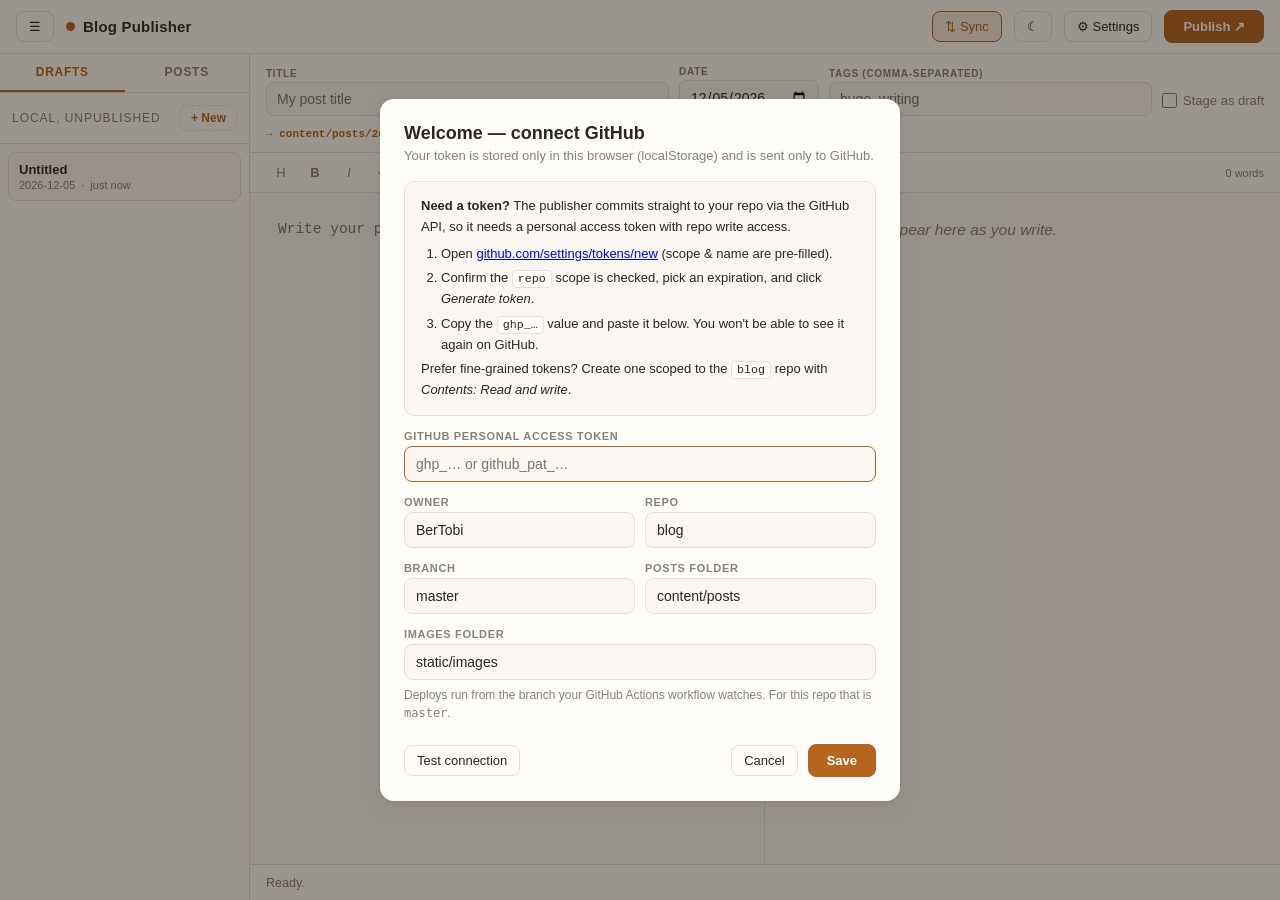
==== commit 66067c77: "Add image insertion: upload to repo, paste/drop, or by URL New image button (and paste / drag-drop i" ====
--- a/blog-publisher.html
+++ b/blog-publisher.html
@@ -173,6 +173,12 @@
   .callout ol{margin:6px 0 0; padding-left:20px}
   .callout li{margin:4px 0}
   .callout code{font-family:var(--mono); font-size:.9em; background:var(--panel); border:1px solid var(--line); border-radius:4px; padding:1px 5px}
+  .imgtabs{display:flex; gap:4px; margin:4px 0 10px}
+  .imgtabs .tab{flex:1; background:var(--bg); border:1px solid var(--line); border-radius:8px; padding:8px; font-size:13px; font-weight:600; color:var(--muted)}
+  .imgtabs .tab.on{color:var(--accent); border-color:var(--accent)}
+  .imgpreview{display:flex; align-items:center; gap:10px; margin-top:10px; font-size:12px; color:var(--muted)}
+  .imgpreview img{max-width:120px; max-height:90px; border-radius:8px; border:1px solid var(--line)}
+  #body.dragover{outline:2px dashed var(--accent); outline-offset:-6px}
 </style>
 </head>
 <body>
@@ -229,6 +235,7 @@
       <button data-md="code" title="Inline code">&lt;/&gt;</button>
       <span class="sep"></span>
       <button data-md="link" title="Link (Ctrl/Cmd+K)">🔗</button>
+      <button data-md="image" title="Insert image (or paste / drop one in the editor)">🖼</button>
       <button data-md="quote" title="Quote">❝</button>
       <button data-md="ul" title="List">•</button>
       <button data-md="ol" title="Numbered list">1.</button>
@@ -291,6 +298,12 @@
         <input id="pathInput" type="text" autocomplete="off">
       </div>
     </div>
+    <div class="row">
+      <div class="col">
+        <label for="imageDirInput">Images folder</label>
+        <input id="imageDirInput" type="text" autocomplete="off" placeholder="static/images">
+      </div>
+    </div>
     <p class="hint" id="branchHint"></p>
 
     <div class="testresult" id="testResult"></div>
@@ -304,13 +317,48 @@
   </div>
 </div>
 
+<!-- Insert image modal -->
+<div class="overlay" id="imgOverlay">
+  <div class="modal">
+    <h2>Insert image</h2>
+    <p class="sub">Upload a file to your repo, or reference one by URL. The image is committed to <code id="imgDirLabel">static/images</code> and inserted at your cursor.</p>
+
+    <div class="imgtabs">
+      <button class="tab on" id="imgTabUpload" data-imgtab="upload">Upload</button>
+      <button class="tab" id="imgTabUrl" data-imgtab="url">By URL</button>
+    </div>
+
+    <div id="imgPaneUpload">
+      <label for="imgFile">Image file</label>
+      <input id="imgFile" type="file" accept="image/*">
+      <div class="imgpreview" id="imgPreview" style="display:none"><img id="imgPreviewImg" alt=""><span id="imgPreviewInfo"></span></div>
+    </div>
+
+    <div id="imgPaneUrl" style="display:none">
+      <label for="imgUrl">Image URL</label>
+      <input id="imgUrl" type="text" placeholder="https://…/photo.jpg" autocomplete="off">
+    </div>
+
+    <label for="imgAlt">Alt text (description)</label>
+    <input id="imgAlt" type="text" placeholder="A short description of the image" autocomplete="off">
+
+    <div class="testresult" id="imgResult"></div>
+
+    <div class="actions">
+      <div class="spacer"></div>
+      <button class="iconbtn" id="imgCancelBtn">Cancel</button>
+      <button class="btn-primary" id="imgInsertBtn">Insert</button>
+    </div>
+  </div>
+</div>
+
 <script>
 "use strict";
 (function(){
   // ---------- storage keys ----------
   var K_TOKEN='bp_token', K_SETTINGS='bp_settings', K_DRAFTS='bp_drafts', K_CURRENT='bp_current', K_UI='bp_ui', K_THEME='bp_theme';
 
-  var DEFAULT_SETTINGS = { owner:'BerTobi', repo:'blog', branch:'master', postsPath:'content/posts' };
+  var DEFAULT_SETTINGS = { owner:'BerTobi', repo:'blog', branch:'master', postsPath:'content/posts', imageDir:'static/images' };
 
   // ---------- tiny helpers ----------
   var $ = function(id){ return document.getElementById(id); };
@@ -755,6 +803,62 @@
     return true;
   }
 
+  // ---------- images ----------
+  var sitePrefix=null; // path part of baseURL, e.g. "/blog" (cached)
+  async function ensureSitePrefix(){
+    if(sitePrefix!==null) return sitePrefix;
+    sitePrefix='';
+    try{
+      var r=await fetch(apiUrl('hugo.toml')+'?ref='+encodeURIComponent(settings.branch), { headers:ghHeaders() });
+      if(r.ok){
+        var t=base64ToUtf8((await r.json()).content);
+        var m=t.match(/baseURL\s*=\s*['"]([^'"]+)['"]/i);
+        if(m){ try{ sitePrefix=new URL(m[1]).pathname.replace(/\/+$/,''); }catch(e){} }
+      }
+    }catch(e){}
+    return sitePrefix;
+  }
+  function imageFilename(name){
+    var dot=name.lastIndexOf('.'), ext=dot>=0?name.slice(dot+1).toLowerCase().replace(/[^a-z0-9]/g,''):'png';
+    var base=slugify(dot>=0?name.slice(0,dot):name);
+    return base+'.'+(ext||'png');
+  }
+  function imagePublicUrl(repoPath){
+    // static/images/x.png  ->  <sitePrefix>/images/x.png  (Hugo serves static/ at the site root)
+    var served=repoPath.replace(/^\/?static\/?/i,'').replace(/^\/+/,'');
+    return (sitePrefix||'')+'/'+served;
+  }
+  function fileToBase64(file){
+    return new Promise(function(resolve, reject){
+      var fr=new FileReader();
+      fr.onload=function(){ var s=String(fr.result); resolve(s.slice(s.indexOf(',')+1)); };
+      fr.onerror=function(){ reject(new Error('Could not read the file.')); };
+      fr.readAsDataURL(file);
+    });
+  }
+  // Commit an image File/Blob to the repo and return its public URL.
+  async function uploadImage(file, onStatus){
+    if(!token) throw new Error('Add a GitHub token in Settings to upload images.');
+    await ensureSitePrefix();
+    var dir=(settings.imageDir||'static/images').replace(/^\/+|\/+$/g,'');
+    var name=imageFilename(file.name||'image.png');
+    var path=dir+'/'+name;
+    // avoid clobbering an existing file with a different image
+    var head=await fetch(apiUrl(path)+'?ref='+encodeURIComponent(settings.branch), { headers:ghHeaders() });
+    if(head.status===200){
+      var dot=name.lastIndexOf('.');
+      name=name.slice(0,dot)+'-'+Math.random().toString(36).slice(2,6)+name.slice(dot);
+      path=dir+'/'+name;
+    } else if(head.status===401){ throw new Error('GitHub rejected the token (401). Check it in Settings.'); }
+    if(onStatus) onStatus('Uploading '+name+' …');
+    var b64=await fileToBase64(file);
+    var put=await fetch(apiUrl(path), { method:'PUT', headers:ghHeaders(),
+      body:JSON.stringify({ message:'Add image: '+name, content:b64, branch:settings.branch }) });
+    var res=await put.json();
+    if(!put.ok) throw new Error(res.message||('Image upload failed ('+put.status+')'));
+    return { url:imagePublicUrl(path), name:name, commitUrl:res.commit&&res.commit.html_url };
+  }
+
   async function publish(){
     if(!token){ openModal(); status('Add your GitHub token to publish.', 'err'); return; }
     var title=elTitle.value.trim();
@@ -842,6 +946,7 @@
     $('repoInput').value=settings.repo;
     $('branchInput').value=settings.branch;
     $('pathInput').value=settings.postsPath;
+    $('imageDirInput').value=settings.imageDir;
     $('branchHint').innerHTML='Deploys run from the branch your GitHub Actions workflow watches. For this repo that is <code>master</code>.';
     $('testResult').textContent='';
     $('overlay').classList.add('show');
@@ -854,6 +959,8 @@
     settings.repo=$('repoInput').value.trim()||DEFAULT_SETTINGS.repo;
     settings.branch=$('branchInput').value.trim()||DEFAULT_SETTINGS.branch;
     settings.postsPath=$('pathInput').value.trim()||DEFAULT_SETTINGS.postsPath;
+    settings.imageDir=($('imageDirInput').value.trim()||DEFAULT_SETTINGS.imageDir).replace(/^\/+|\/+$/g,'');
+    sitePrefix=null; // re-detect from hugo.toml (repo/branch may have changed)
     save(K_TOKEN, token);
     save(K_SETTINGS, settings);
     updateFilename();
@@ -885,7 +992,68 @@
       case 'ul': linePrefix('- '); break;
       case 'ol': linePrefix('1. '); break;
       case 'fence': wrap('\n```\n','\n```\n','code'); break;
-    }
+      case 'image': openImgModal(); break;
+    }
+  }
+  function insertAtCursor(text){
+    elBody.setRangeText(text, elBody.selectionStart, elBody.selectionEnd, 'end');
+    elBody.focus(); elBody.dispatchEvent(new Event('input'));
+  }
+
+  // ================= image insertion =================
+  var imgMode='upload', imgFileSel=null;
+  function openImgModal(){
+    imgFileSel=null;
+    $('imgDirLabel').textContent = settings.imageDir||'static/images';
+    setImgTab('upload');
+    $('imgFile').value=''; $('imgUrl').value=''; $('imgAlt').value='';
+    $('imgPreview').style.display='none';
+    var res=$('imgResult'); res.textContent=''; res.className='testresult';
+    $('imgOverlay').classList.add('show');
+    ensureSitePrefix();
+  }
+  function closeImgModal(){ $('imgOverlay').classList.remove('show'); }
+  function setImgTab(mode){
+    imgMode=mode;
+    $('imgTabUpload').classList.toggle('on', mode==='upload');
+    $('imgTabUrl').classList.toggle('on', mode==='url');
+    $('imgPaneUpload').style.display = mode==='upload'?'':'none';
+    $('imgPaneUrl').style.display = mode==='url'?'':'none';
+  }
+  function onImgFile(){
+    var f=$('imgFile').files[0]; imgFileSel=f||null;
+    if(!f){ $('imgPreview').style.display='none'; return; }
+    $('imgPreviewImg').src=URL.createObjectURL(f);
+    $('imgPreviewInfo').textContent=f.name+' · '+Math.round(f.size/1024)+' KB';
+    $('imgPreview').style.display='flex';
+  }
+  async function imgInsert(){
+    var alt=$('imgAlt').value.trim(), res=$('imgResult');
+    res.className='testresult';
+    if(imgMode==='url'){
+      var u=$('imgUrl').value.trim();
+      if(!u){ res.className='testresult err'; res.textContent='Enter an image URL.'; return; }
+      insertAtCursor('!['+alt+']('+u+')\n');
+      closeImgModal(); status('Inserted image reference.', 'ok'); return;
+    }
+    if(!imgFileSel){ res.className='testresult err'; res.textContent='Choose an image file first.'; return; }
+    $('imgInsertBtn').disabled=true; res.textContent='Uploading…';
+    try{
+      var up=await uploadImage(imgFileSel, function(m){ res.textContent=m; });
+      insertAtCursor('!['+(alt||up.name)+']('+up.url+')\n');
+      closeImgModal();
+      status('Uploaded '+up.name+' and inserted it ✓', 'ok', up.commitUrl, 'view commit');
+    }catch(e){ res.className='testresult err'; res.textContent=e.message||String(e); }
+    finally{ $('imgInsertBtn').disabled=false; }
+  }
+  // paste / drag-drop an image straight into the editor
+  async function dropImage(file){
+    status('Uploading image…', 'info');
+    try{
+      var up=await uploadImage(file, function(m){ status(m, 'info'); });
+      insertAtCursor('!['+up.name+']('+up.url+')\n');
+      status('Uploaded '+up.name+' and inserted it ✓', 'ok', up.commitUrl, 'view commit');
+    }catch(e){ status(e.message||String(e), 'err'); }
   }
 
   // ================= theme & scroll sync =================
@@ -926,6 +1094,13 @@
   elTabPosts.addEventListener('click', function(){ switchTab('posts'); });
   elRefreshBtn.addEventListener('click', function(){ postsLoaded=false; loadPosts(); });
 
+  $('imgInsertBtn').addEventListener('click', imgInsert);
+  $('imgCancelBtn').addEventListener('click', closeImgModal);
+  $('imgFile').addEventListener('change', onImgFile);
+  $('imgTabUpload').addEventListener('click', function(){ setImgTab('upload'); });
+  $('imgTabUrl').addEventListener('click', function(){ setImgTab('url'); });
+  $('imgOverlay').addEventListener('click', function(e){ if(e.target===this) closeImgModal(); });
+
   $('toolbar').addEventListener('click', function(e){
     var b=e.target.closest('button'); if(b && b.dataset.md) applyFormat(b.dataset.md);
   });
@@ -952,6 +1127,26 @@
   elBody.addEventListener('input', function(){ updatePreview(); updateWordcount(); saveCurrent(); });
   elBody.addEventListener('scroll', function(){ if(ui.scrollSync) syncScrollFrom(elBody, elPreviewPane); });
   elPreviewPane.addEventListener('scroll', function(){ if(ui.scrollSync) syncScrollFrom(elPreviewPane, elBody); });
+
+  elBody.addEventListener('paste', function(e){
+    var items=(e.clipboardData&&e.clipboardData.items)||[];
+    for(var i=0;i<items.length;i++){
+      if(items[i].type && items[i].type.indexOf('image/')===0){
+        var f=items[i].getAsFile();
+        if(f){ e.preventDefault(); dropImage(f); return; }
+      }
+    }
+  });
+  elBody.addEventListener('dragover', function(e){
+    var items=(e.dataTransfer&&e.dataTransfer.items)||[];
+    if(Array.prototype.some.call(items, function(it){ return it.kind==='file'; })){ e.preventDefault(); elBody.classList.add('dragover'); }
+  });
+  elBody.addEventListener('dragleave', function(){ elBody.classList.remove('dragover'); });
+  elBody.addEventListener('drop', function(e){
+    var files=(e.dataTransfer&&e.dataTransfer.files)||[];
+    var img=Array.prototype.filter.call(files, function(f){ return f.type.indexOf('image/')===0; })[0];
+    if(img){ e.preventDefault(); elBody.classList.remove('dragover'); dropImage(img); }
+  });
 
   elBody.addEventListener('keydown', function(e){
     var mod=e.ctrlKey||e.metaKey;
@@ -964,7 +1159,7 @@
     var mod=e.ctrlKey||e.metaKey;
     if(mod && e.key==='Enter'){ e.preventDefault(); publish(); }
     else if(mod && e.key.toLowerCase()==='s'){ e.preventDefault(); saveCurrent(); status('Draft saved locally.', 'ok'); }
-    else if(e.key==='Escape'){ closeModal(); }
+    else if(e.key==='Escape'){ closeModal(); closeImgModal(); }
   });
 
   // ================= boot =================
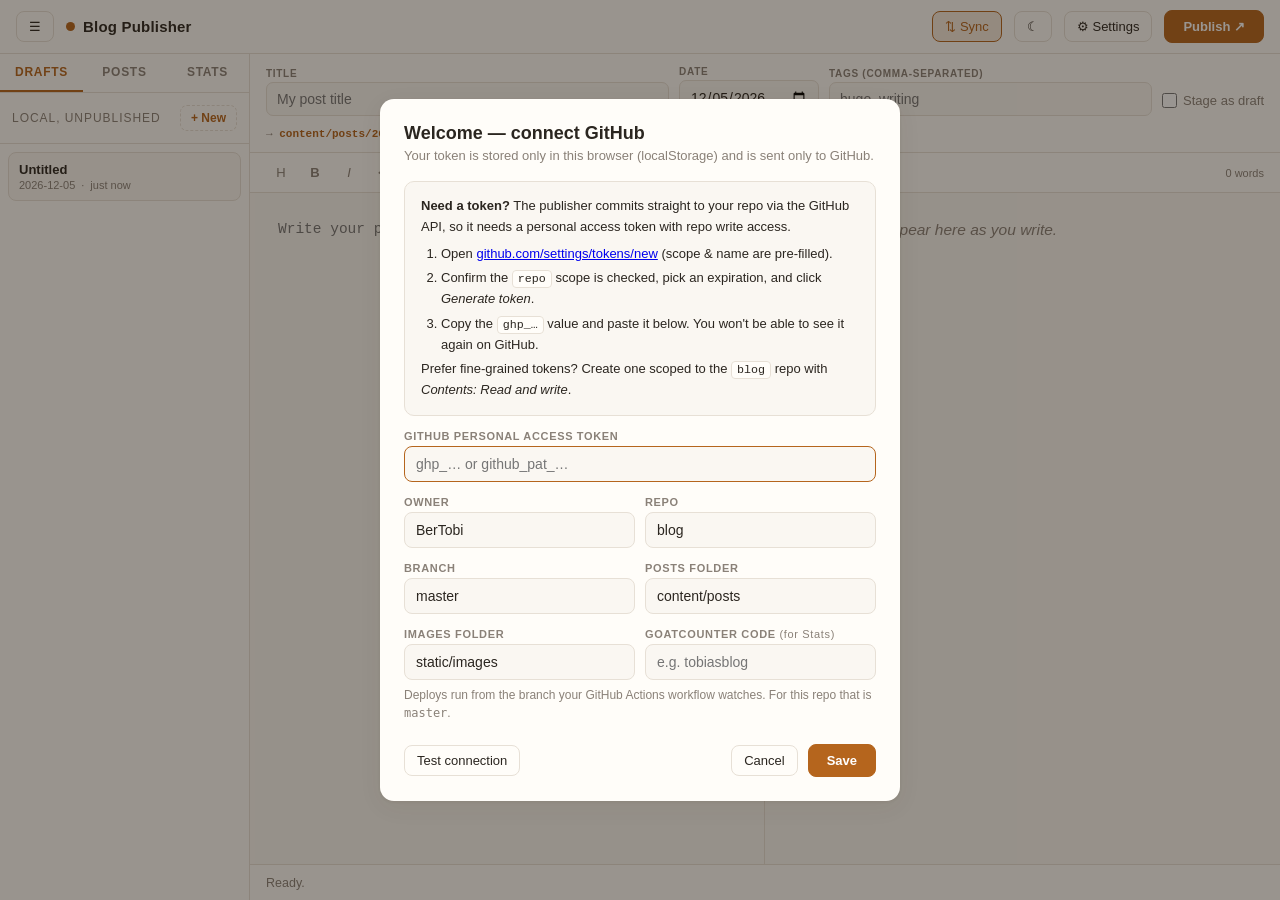
==== commit abc388f5: "Add view analytics via GoatCounter + a Stats tab in the tool Site side: hugo.toml gains a `goatcount" ====
--- a/blog-publisher.html
+++ b/blog-publisher.html
@@ -85,6 +85,10 @@
   .draft .dm{font-size:11px; color:var(--muted); margin-top:2px; display:flex; gap:6px; align-items:center}
   .draft .badge{font-size:9px; font-weight:700; text-transform:uppercase; letter-spacing:.05em; color:var(--ok); border:1px solid var(--ok); border-radius:4px; padding:0 4px}
   .draft .badge.amber{color:var(--accent); border-color:var(--accent)}
+  .draft .views{float:right; font-weight:700; color:var(--accent); font-variant-numeric:tabular-nums; padding-left:8px}
+  .stattotal{margin:8px 8px 4px; padding:12px 14px; border:1px solid var(--line); border-radius:10px; background:var(--bg)}
+  .stattotal .n{font-size:22px; font-weight:700; color:var(--accent); font-variant-numeric:tabular-nums}
+  .stattotal .l{font-size:11px; text-transform:uppercase; letter-spacing:.07em; color:var(--muted); margin-top:2px}
   .draft .del{position:absolute; top:7px; right:7px; opacity:0; border:none; background:none; color:var(--muted); font-size:14px; line-height:1; padding:2px 4px; border-radius:5px}
   .draft:hover .del{opacity:1}
   .draft .del:hover{color:var(--err); background:var(--bg)}
@@ -198,14 +202,17 @@
     <div class="aside-tabs">
       <button class="tab on" id="tabDrafts" data-tab="drafts">Drafts</button>
       <button class="tab" id="tabPosts" data-tab="posts">Posts</button>
+      <button class="tab" id="tabStats" data-tab="stats">Stats</button>
     </div>
     <div class="aside-head">
       <span class="title" id="asideHint">Local, unpublished</span>
       <button class="newbtn" id="newBtn">+ New</button>
       <button class="newbtn" id="refreshPostsBtn" style="display:none">↻ Refresh</button>
+      <button class="newbtn" id="refreshStatsBtn" style="display:none">↻ Refresh</button>
     </div>
     <div class="draftlist" id="draftList"></div>
     <div class="draftlist" id="postList" style="display:none"></div>
+    <div class="draftlist" id="statsList" style="display:none"></div>
   </aside>
 
   <div class="editor-area">
@@ -303,6 +310,10 @@
         <label for="imageDirInput">Images folder</label>
         <input id="imageDirInput" type="text" autocomplete="off" placeholder="static/images">
       </div>
+      <div class="col">
+        <label for="goatcounterInput">GoatCounter code <span style="text-transform:none;font-weight:400">(for Stats)</span></label>
+        <input id="goatcounterInput" type="text" autocomplete="off" placeholder="e.g. tobiasblog">
+      </div>
     </div>
     <p class="hint" id="branchHint"></p>
 
@@ -358,7 +369,7 @@
   // ---------- storage keys ----------
   var K_TOKEN='bp_token', K_SETTINGS='bp_settings', K_DRAFTS='bp_drafts', K_CURRENT='bp_current', K_UI='bp_ui', K_THEME='bp_theme';
 
-  var DEFAULT_SETTINGS = { owner:'BerTobi', repo:'blog', branch:'master', postsPath:'content/posts', imageDir:'static/images' };
+  var DEFAULT_SETTINGS = { owner:'BerTobi', repo:'blog', branch:'master', postsPath:'content/posts', imageDir:'static/images', goatcounter:'' };
 
   // ---------- tiny helpers ----------
   var $ = function(id){ return document.getElementById(id); };
@@ -445,11 +456,20 @@
   // ================= Markdown renderer (self-contained) =================
   function escapeHtml(s){ return s.replace(/&/g,'&amp;').replace(/</g,'&lt;').replace(/>/g,'&gt;'); }
 
+  // Make a markdown image src loadable in the local preview pane:
+  // just-uploaded files use a local blob; site-absolute paths (/blog/\u2026) point at the deployed site.
+  function previewSrc(src){
+    if(localImageBlobs[src]) return localImageBlobs[src];
+    if(/^(https?:)?\/\//i.test(src) || /^data:/i.test(src)) return src;
+    if(src.charAt(0)==='/' && siteOrigin) return siteOrigin + src;
+    return src;
+  }
+
   function inlineMd(raw){
     var codes=[];
     var t = raw.replace(/`([^`]+)`/g, function(m,c){ codes.push(c); return '\uE000'+(codes.length-1)+'\uE000'; });
     t = escapeHtml(t);
-    t = t.replace(/!\[([^\]]*)\]\(([^)\s]+)\)/g, function(m,alt,src){ return '<img src="'+src+'" alt="'+alt+'">'; });
+    t = t.replace(/!\[([^\]]*)\]\(([^)\s]+)\)/g, function(m,alt,src){ return '<img src="'+previewSrc(src)+'" alt="'+alt+'">'; });
     t = t.replace(/\[([^\]]+)\]\(([^)\s]+)\)/g, function(m,txt,href){ return '<a href="'+href+'" target="_blank" rel="noopener">'+txt+'</a>'; });
     t = t.replace(/\*\*([^*]+?)\*\*/g,'<strong>$1</strong>').replace(/__([^_]+?)__/g,'<strong>$1</strong>');
     t = t.replace(/\*([^*\s][^*]*?)\*/g,'<em>$1</em>').replace(/(^|[\s(])_([^_]+?)_(?=$|[\s).,!?])/g,'$1<em>$2</em>');
@@ -568,20 +588,21 @@
   var ui = load(K_UI, {});
   if(ui.sidebar===undefined) ui.sidebar=true;
   if(ui.scrollSync===undefined) ui.scrollSync=true;
-  if(ui.tab!=='posts') ui.tab='drafts';
+  if(ui.tab!=='posts' && ui.tab!=='stats') ui.tab='drafts';
   var theme = load(K_THEME, null) || document.documentElement.getAttribute('data-theme') || 'light';
   var remotePosts = [];        // [{name, path, sha, title, draft, enriched}]
   var postCache = {};          // path -> {sha, text}
-  var postsLoaded = false;
+  var postsLoaded = false, statsLoaded = false;
 
   // element refs
   var elTitle=$('title'), elDate=$('date'), elTags=$('tags'), elBody=$('body'), elDraft=$('draftToggle'),
       elDraftLabel=$('draftLabel'), elPreview=$('preview'), elPreviewPane=$('preview').parentElement,
       elFilename=$('filenamePreview'), elWordcount=$('wordcount'),
-      elDraftList=$('draftList'), elPostList=$('postList'), elStatusbar=$('statusbar'), elStatusMsg=$('statusmsg'),
+      elDraftList=$('draftList'), elPostList=$('postList'), elStatsList=$('statsList'),
+      elStatusbar=$('statusbar'), elStatusMsg=$('statusmsg'),
       elSaveState=$('savestate'), elSidebar=$('sidebar'), elThemeBtn=$('themeBtn'), elSyncBtn=$('syncBtn'),
-      elTabDrafts=$('tabDrafts'), elTabPosts=$('tabPosts'), elNewBtn=$('newBtn'),
-      elRefreshBtn=$('refreshPostsBtn'), elAsideHint=$('asideHint');
+      elTabDrafts=$('tabDrafts'), elTabPosts=$('tabPosts'), elTabStats=$('tabStats'), elNewBtn=$('newBtn'),
+      elRefreshBtn=$('refreshPostsBtn'), elRefreshStatsBtn=$('refreshStatsBtn'), elAsideHint=$('asideHint');
 
   // ---------- drafts ----------
   function currentDraft(){
@@ -675,17 +696,22 @@
 
   // ---------- remote post management ----------
   function switchTab(tab){
-    ui.tab = (tab==='posts') ? 'posts' : 'drafts';
+    ui.tab = (tab==='posts'||tab==='stats') ? tab : 'drafts';
     save(K_UI, ui);
-    var posts = ui.tab==='posts';
-    elTabDrafts.classList.toggle('on', !posts);
-    elTabPosts.classList.toggle('on', posts);
-    elDraftList.style.display = posts?'none':'';
-    elPostList.style.display = posts?'':'none';
-    elNewBtn.style.display = posts?'none':'';
-    elRefreshBtn.style.display = posts?'':'none';
-    elAsideHint.textContent = posts ? ('Published in '+settings.owner+'/'+settings.repo) : 'Local, unpublished';
-    if(posts && !postsLoaded){ loadPosts(); }
+    var t=ui.tab;
+    elTabDrafts.classList.toggle('on', t==='drafts');
+    elTabPosts.classList.toggle('on', t==='posts');
+    elTabStats.classList.toggle('on', t==='stats');
+    elDraftList.style.display = t==='drafts'?'':'none';
+    elPostList.style.display = t==='posts'?'':'none';
+    elStatsList.style.display = t==='stats'?'':'none';
+    elNewBtn.style.display = t==='drafts'?'':'none';
+    elRefreshBtn.style.display = t==='posts'?'':'none';
+    elRefreshStatsBtn.style.display = t==='stats'?'':'none';
+    elAsideHint.textContent = t==='posts' ? ('Published in '+settings.owner+'/'+settings.repo)
+                            : t==='stats' ? 'Views (via GoatCounter)' : 'Local, unpublished';
+    if(t==='posts' && !postsLoaded){ loadPosts(); }
+    if(t==='stats' && !statsLoaded){ loadStats(); }
   }
 
   function renderPostList(stateMsg){
@@ -765,6 +791,63 @@
     return { id:uid(), title:'', date:todayISO(), tags:'', body:'', hugoDraft:false, updatedAt:Date.now(), published:false, publishedFile:'', publishedAsDraft:false, repoPath:null, repoSha:null };
   }
 
+  // ---------- stats (GoatCounter) ----------
+  function gcBase(){
+    var c=(settings.goatcounter||'').trim().replace(/^https?:\/\//,'').replace(/\/.*$/,'');
+    if(!c) return '';
+    return c.indexOf('.')>=0 ? 'https://'+c : 'https://'+c+'.goatcounter.com';
+  }
+  // Site path GoatCounter records for a post = baseURL path + section + slug (Hugo default permalinks).
+  function postSitePath(name){
+    var section=settings.postsPath.replace(/\/$/,'').replace(/^content\//,'');
+    return (sitePrefix||'')+'/'+section+'/'+name.replace(/\.md$/i,'')+'/';
+  }
+  async function gcCount(base, path){
+    try{
+      var seg = path==='TOTAL' ? 'TOTAL' : encodeURIComponent(path);
+      var r=await fetch(base+'/counter/'+seg+'.json');
+      if(!r.ok) return null;
+      return (await r.json()).count;
+    }catch(e){ return null; }
+  }
+  function renderStatsList(stateMsg, total, rows){
+    if(stateMsg){ elStatsList.innerHTML='<div class="emptydrafts">'+escapeHtml(stateMsg)+'</div>'; return; }
+    var html='<div class="stattotal"><div class="n">'+escapeHtml(total==null?'—':String(total))+'</div><div class="l">total views</div></div>';
+    if(!rows.length){ html+='<div class="emptydrafts">No posts to report on.</div>'; }
+    rows.forEach(function(p){
+      html += '<div class="draft" data-post="'+encodeURIComponent(p.path)+'">'
+        + '<div class="dt"><span class="views">'+escapeHtml(p.views==null?'—':String(p.views))+'</span>'+escapeHtml(p.title||deriveTitle(p.name))+'</div>'
+        + '<div class="dm"><span>'+escapeHtml(p.name)+'</span></div>'
+        + '</div>';
+    });
+    elStatsList.innerHTML=html;
+  }
+  function viewsToNum(s){ return s==null?-1:(parseInt(String(s).replace(/[^0-9]/g,''),10)||0); }
+
+  async function loadStats(){
+    var base=gcBase();
+    if(!base){ statsLoaded=false; renderStatsList('Set your GoatCounter code in Settings to see view stats.'); return; }
+    if(!token){ statsLoaded=false; renderStatsList('Add a GitHub token in Settings to list posts for stats.'); return; }
+    statsLoaded=true;
+    renderStatsList('Loading view stats…', null, []);
+    try{
+      await ensureSitePrefix();
+      var files = remotePosts.length ? remotePosts : (await ghListPosts()).map(function(f){ return { name:f.name, path:f.path }; });
+      var totalP = gcCount(base, 'TOTAL');
+      var rows = await Promise.all(files.map(function(f){
+        return gcCount(base, postSitePath(f.name)).then(function(c){
+          return { name:f.name, path:f.path, title:f.title||'', views:c };
+        });
+      }));
+      var total = await totalP;
+      rows.sort(function(a,b){ return viewsToNum(b.views)-viewsToNum(a.views); });
+      renderStatsList(null, total, rows);
+    }catch(e){
+      statsLoaded=false;
+      renderStatsList(e.message||String(e));
+    }
+  }
+
   // ---------- status ----------
   function status(msg, kind, linkUrl, linkText){
     elStatusbar.className='statusbar'+(kind?' '+kind:'');
@@ -804,7 +887,9 @@
   }
 
   // ---------- images ----------
-  var sitePrefix=null; // path part of baseURL, e.g. "/blog" (cached)
+  var sitePrefix=null;   // path part of baseURL, e.g. "/blog" (cached)
+  var siteOrigin='';     // origin of baseURL, e.g. "https://bertobi.github.io"
+  var localImageBlobs={};// inserted-url -> object URL, so just-uploaded images show in the preview
   async function ensureSitePrefix(){
     if(sitePrefix!==null) return sitePrefix;
     sitePrefix='';
@@ -813,7 +898,7 @@
       if(r.ok){
         var t=base64ToUtf8((await r.json()).content);
         var m=t.match(/baseURL\s*=\s*['"]([^'"]+)['"]/i);
-        if(m){ try{ sitePrefix=new URL(m[1]).pathname.replace(/\/+$/,''); }catch(e){} }
+        if(m){ try{ var u=new URL(m[1]); sitePrefix=u.pathname.replace(/\/+$/,''); siteOrigin=u.origin; }catch(e){} }
       }
     }catch(e){}
     return sitePrefix;
@@ -856,7 +941,9 @@
       body:JSON.stringify({ message:'Add image: '+name, content:b64, branch:settings.branch }) });
     var res=await put.json();
     if(!put.ok) throw new Error(res.message||('Image upload failed ('+put.status+')'));
-    return { url:imagePublicUrl(path), name:name, commitUrl:res.commit&&res.commit.html_url };
+    var publicUrl=imagePublicUrl(path);
+    try{ localImageBlobs[publicUrl]=URL.createObjectURL(file); }catch(e){} // show instantly in preview, pre-deploy
+    return { url:publicUrl, name:name, commitUrl:res.commit&&res.commit.html_url };
   }
 
   async function publish(){
@@ -947,6 +1034,7 @@
     $('branchInput').value=settings.branch;
     $('pathInput').value=settings.postsPath;
     $('imageDirInput').value=settings.imageDir;
+    $('goatcounterInput').value=settings.goatcounter||'';
     $('branchHint').innerHTML='Deploys run from the branch your GitHub Actions workflow watches. For this repo that is <code>master</code>.';
     $('testResult').textContent='';
     $('overlay').classList.add('show');
@@ -960,7 +1048,9 @@
     settings.branch=$('branchInput').value.trim()||DEFAULT_SETTINGS.branch;
     settings.postsPath=$('pathInput').value.trim()||DEFAULT_SETTINGS.postsPath;
     settings.imageDir=($('imageDirInput').value.trim()||DEFAULT_SETTINGS.imageDir).replace(/^\/+|\/+$/g,'');
-    sitePrefix=null; // re-detect from hugo.toml (repo/branch may have changed)
+    settings.goatcounter=$('goatcounterInput').value.trim();
+    sitePrefix=null; siteOrigin=''; // re-detect from hugo.toml (repo/branch may have changed)
+    statsLoaded=false;
     save(K_TOKEN, token);
     save(K_SETTINGS, settings);
     updateFilename();
@@ -1092,7 +1182,9 @@
   $('overlay').addEventListener('click', function(e){ if(e.target===this) closeModal(); });
   elTabDrafts.addEventListener('click', function(){ switchTab('drafts'); });
   elTabPosts.addEventListener('click', function(){ switchTab('posts'); });
+  elTabStats.addEventListener('click', function(){ switchTab('stats'); });
   elRefreshBtn.addEventListener('click', function(){ postsLoaded=false; loadPosts(); });
+  elRefreshStatsBtn.addEventListener('click', function(){ statsLoaded=false; loadStats(); });
 
   $('imgInsertBtn').addEventListener('click', imgInsert);
   $('imgCancelBtn').addEventListener('click', closeImgModal);
@@ -1115,6 +1207,11 @@
   elPostList.addEventListener('click', function(e){
     var del=e.target.closest('[data-delpost]');
     if(del){ e.stopPropagation(); deletePost(decodeURIComponent(del.dataset.delpost)); return; }
+    var card=e.target.closest('[data-post]');
+    if(card){ openRemotePost(decodeURIComponent(card.dataset.post)); }
+  });
+
+  elStatsList.addEventListener('click', function(e){
     var card=e.target.closest('[data-post]');
     if(card){ openRemotePost(decodeURIComponent(card.dataset.post)); }
   });
@@ -1176,7 +1273,10 @@
   switchTab(ui.tab);
 
   if(!token){ openModal(); }
-  else{ status('Ready. Publishing to '+settings.owner+'/'+settings.repo+' on "'+settings.branch+'".'); }
+  else{
+    status('Ready. Publishing to '+settings.owner+'/'+settings.repo+' on "'+settings.branch+'".');
+    ensureSitePrefix().then(function(){ updatePreview(); }); // so image previews resolve to the deployed site
+  }
 })();
 </script>
 </body>
